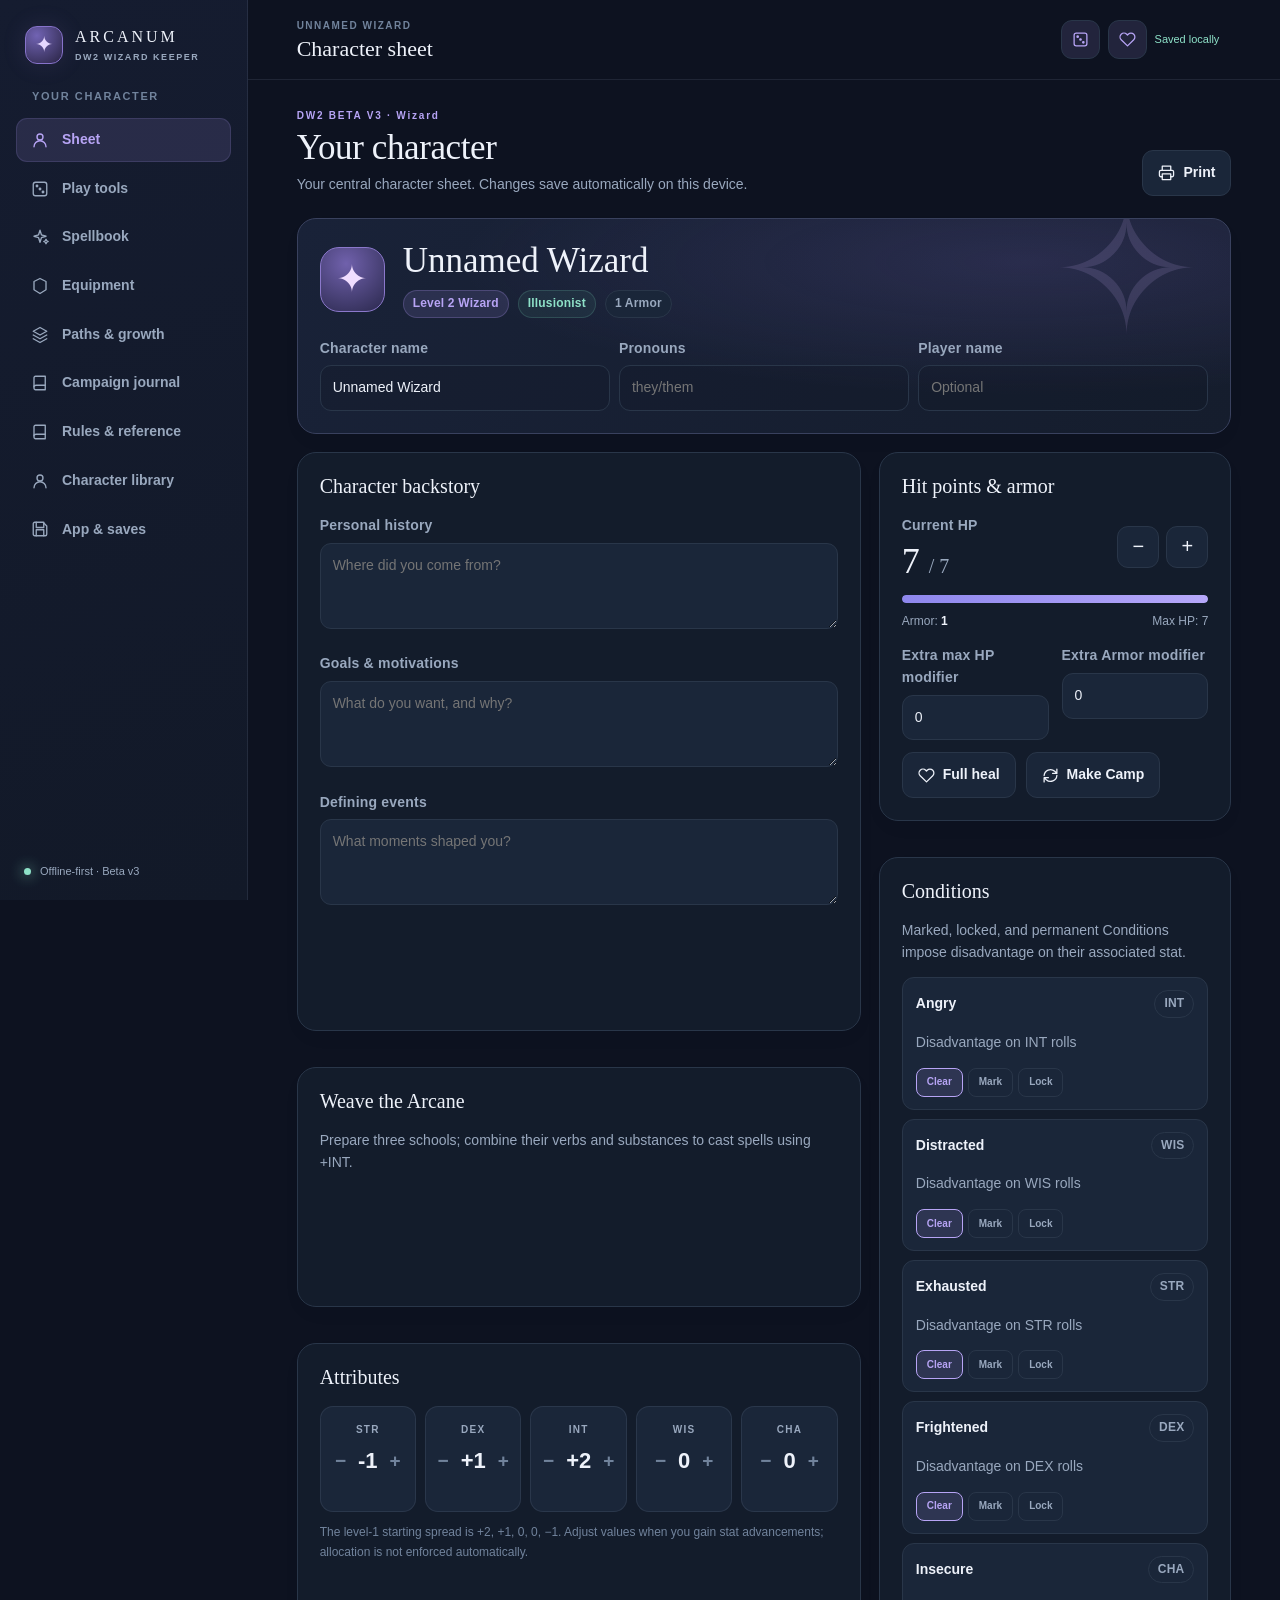
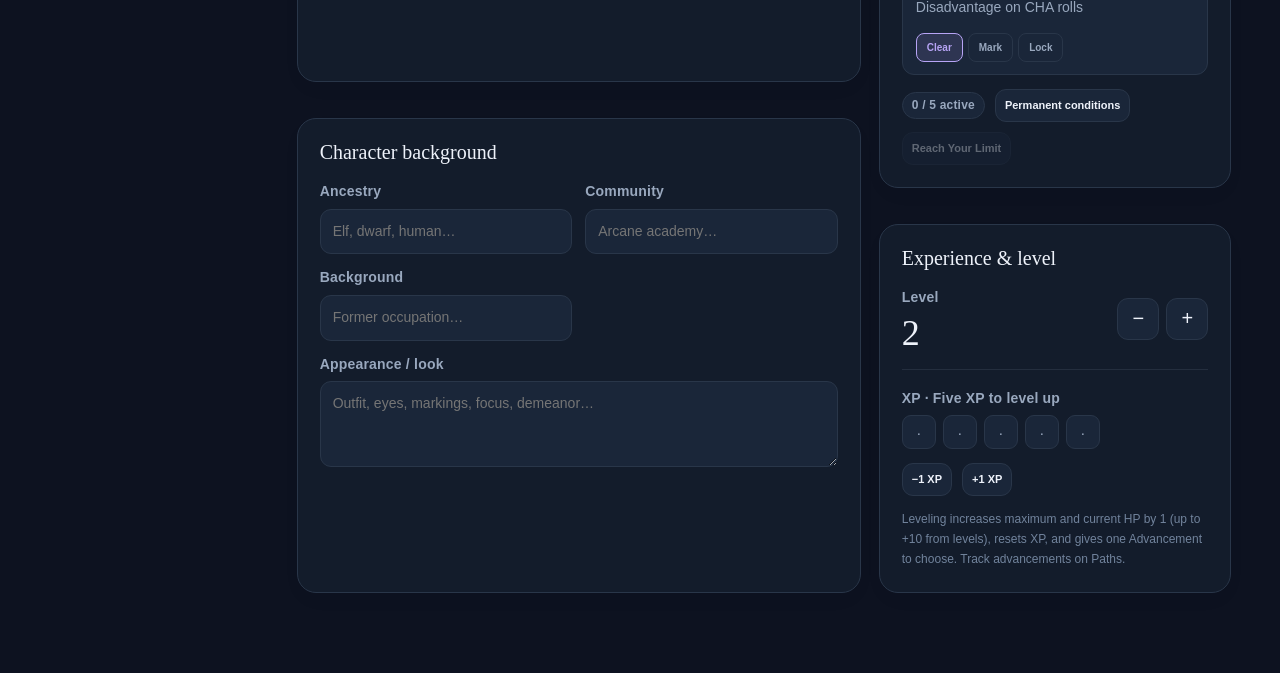
==== index.html @ 73ac9d4c "Center dialogs on mobile and desktop" ====
<!doctype html>
<html lang="en">
<head>
<meta charset="utf-8"/>
<meta name="viewport" content="width=device-width,initial-scale=1,viewport-fit=cover"/>
<meta name="theme-color" content="#111827"/>
<meta name="description" content="Offline-first Dungeon World 2 character sheets, spellbooks, equipment, journal, and rules reference."/>
<title>Arcanum — DW2 Character Keeper</title>
<link rel="icon" href="./icon.svg" type="image/svg+xml"/>
<link rel="manifest" href="./manifest.webmanifest"/>
<link rel="stylesheet" href="./styles.css?v=20261126-8"/>
<link rel="stylesheet" href="./alwyn.css?v=20261126-8"/>
</head>
<body>
<div id="app" class="app-shell">
  <aside class="sidebar" aria-label="Main navigation">
    <div class="brand"><div class="brand-sigil" aria-hidden="true">✦</div><div class="brand-copy"><strong>ARCANUM</strong><span>DW2 WIZARD KEEPER</span></div></div>
    <div class="sidebar-group-label">YOUR CHARACTER</div>
    <div id="nav-desktop" class="nav-list"></div>
    <div class="sidebar-bottom"><div class="sidebar-note"><span class="status-light"></span>Offline-first · Beta v3</div></div>
  </aside>
  <div class="main-wrap">
    <header class="topbar"><div class="topbar-left"><span class="mobile-mark">✦</span><div class="top-title"><span id="page-eyebrow">YOUR CHARACTER</span><strong id="page-title">Overview</strong><select id="mobile-age-picker" aria-label="Alwyn version" hidden></select></div></div><div class="top-actions"><button class="icon-btn primary" title="Roll any dice" aria-label="Roll any dice" data-action="quick-roll"><span data-icon="dice"></span></button><button class="icon-btn primary" title="Quick status" aria-label="Quick status" aria-haspopup="dialog" data-action="quick-status"><span data-icon="heart"></span></button><span id="save-status" class="save-status" aria-live="polite">Saved locally</span></div></header>
    <main class="main-content" id="screen" tabindex="-1"></main>
  </div>
  <nav class="mobile-nav" id="nav-mobile" aria-label="Mobile navigation"></nav>
</div>
<div id="toast" class="toast" role="status" aria-live="polite"></div>
<div class="modal-scrim hidden" id="modal-scrim"><div class="modal" role="dialog" aria-modal="true" aria-labelledby="modal-title" id="modal"><div class="modal-head"><h2 id="modal-title">Dialog</h2><button class="icon-btn" aria-label="Close dialog" data-action="close-modal"><span data-icon="x"></span></button></div><div id="modal-content"></div></div></div>
<input type="file" id="import-file" accept=".json,application/json" hidden/>
<script src="./drive-config.js?v=20261126-8" defer></script>
<script src="./drive-sync.js?v=20261126-8" defer></script>
<script src="./rules-data.js?v=20261126-8" defer></script>
<script src="./reference-data.js?v=20261126-8" defer></script>
<script src="./app.js?v=20261126-8" defer></script>
</body>
</html>
---- styles.css ----
:root{--bg:#0d1220;--surface:#131c2b;--surface-2:#1a2639;--surface-3:#253247;--line:#293649;--line-soft:rgba(170,190,215,.11);--text:#eef2fa;--muted:#99a8be;--faint:#71839c;--accent:#b7a4f5;--accent-dark:#382f63;--accent-glow:rgba(174,151,246,.13);--mint:#8ee1c8;--amber:#f3c879;--danger:#f09a9e;--shadow:0 24px 80px rgba(0,0,0,.22);--radius:19px;--font:Inter,-apple-system,BlinkMacSystemFont,"Segoe UI",sans-serif;--serif:Georgia,"Times New Roman",serif;color-scheme:dark}
[data-theme="light"]{--bg:#f5f4f0;--surface:#fff;--surface-2:#f8f8fa;--surface-3:#edf0f5;--line:#dedfe7;--line-soft:rgba(50,65,90,.08);--text:#1e2534;--muted:#647087;--faint:#818da0;--accent:#7159bc;--accent-dark:#ede6ff;--accent-glow:rgba(122,97,191,.095);--mint:#1d9475;--amber:#a7771e;--danger:#c45662;--shadow:0 18px 60px rgba(23,33,50,.07);color-scheme:light}
*{box-sizing:border-box}html{scroll-behavior:smooth}body{margin:0;background:var(--bg);color:var(--text);font:14px/1.55 var(--font);-webkit-font-smoothing:antialiased}button,input,select,textarea{font:inherit}button{cursor:pointer}input,textarea,select{color:var(--text)}svg{display:block}a{color:var(--accent)}button:focus-visible,input:focus-visible,select:focus-visible,textarea:focus-visible{outline:2px solid var(--accent);outline-offset:2px}::selection{background:var(--accent-dark)}
.app-shell{min-height:100vh;display:flex}.sidebar{width:248px;flex:0 0 248px;background:linear-gradient(160deg,#151c30 0%,#121928 100%);padding:26px 16px 20px;display:flex;flex-direction:column;position:sticky;top:0;height:100vh;border-right:1px solid var(--line-soft)}[data-theme="light"] .sidebar{background:#f1f0f6}.brand{display:flex;align-items:center;gap:12px;padding:0 9px 35px}.brand-sigil{height:38px;width:38px;border:1px solid #8773cb;display:grid;place-items:center;border-radius:12px;color:#e5d7ff;background:radial-gradient(circle at 30% 24%,#7163b3,#292444);font-size:22px;box-shadow:0 0 25px #9776d022}.brand-copy{display:flex;flex-direction:column;line-height:1.15;gap:5px}.brand-copy strong{font-family:var(--serif);font-size:16px;font-weight:500;letter-spacing:3px}.brand-copy span{color:var(--muted);font-size:9px;font-weight:700;letter-spacing:1.55px}.sidebar-group-label{padding:0 16px 13px;color:var(--faint);font-size:10px;font-weight:700;letter-spacing:1.6px}.nav-list{display:grid;gap:5px}.nav-item{display:flex;align-items:center;gap:13px;width:100%;text-align:left;border:1px solid transparent;border-radius:11px;padding:12px 14px;color:var(--muted);background:transparent;font-weight:650;transition:.14s ease}.nav-item svg{height:18px;width:18px}.nav-item:hover{background:var(--surface-2);color:var(--text)}.nav-item.active{background:var(--accent-glow);border-color:rgba(174,151,246,.15);color:var(--accent)}.sidebar-bottom{margin-top:auto;padding:15px 8px 0;display:grid;gap:18px}.sidebar-note{color:var(--muted);font-size:11px;display:flex;align-items:center;gap:9px}.status-light{width:7px;height:7px;background:var(--mint);border-radius:50%;box-shadow:0 0 14px var(--mint)}.sidebar-backup{display:flex;gap:9px;align-items:center;justify-content:center;background:transparent;border:1px solid var(--line);border-radius:10px;padding:12px;color:var(--muted);font-size:12px;font-weight:600}.sidebar-backup svg{height:16px;width:16px}.main-wrap{min-width:0;flex:1;display:flex;flex-direction:column}.topbar{height:80px;border-bottom:1px solid var(--line-soft);display:flex;align-items:center;justify-content:space-between;padding:0 clamp(20px,3.8vw,54px);background:var(--bg);position:sticky;top:0;z-index:20}.topbar-left{display:flex;gap:12px;align-items:center}.mobile-mark{display:none;color:var(--accent);font-size:24px}.top-title{display:flex;flex-direction:column;gap:2px}.top-title span{font-size:10px;letter-spacing:1.5px;font-weight:750;color:var(--faint)}.top-title strong{font:500 22px/1.15 var(--serif)}.top-actions{display:flex;align-items:center;gap:8px}.save-status{font-size:11px;color:var(--mint);margin-right:12px;white-space:nowrap}.icon-btn{width:39px;height:39px;display:inline-grid;place-items:center;background:transparent;border:1px solid var(--line);color:var(--muted);border-radius:11px}.icon-btn:hover{background:var(--surface-2);color:var(--text)}.icon-btn svg,.btn svg{width:17px;height:17px}.main-content{width:100%;max-width:1250px;margin:0 auto;padding:28px clamp(20px,3.8vw,54px) 80px}.mobile-nav{display:none}
.pagehead{display:flex;justify-content:space-between;align-items:flex-end;gap:20px;margin-bottom:22px}.pagehead h1{font:500 clamp(25px,3vw,35px)/1.19 var(--serif);margin:3px 0 6px;letter-spacing:-.4px}.pagehead p{margin:0;color:var(--muted);max-width:670px;font-size:13px}.eyebrow{font-size:10px;font-weight:760;letter-spacing:1.8px;color:var(--accent)}.cols-2{display:grid;grid-template-columns:minmax(0,1.6fr) minmax(300px,1fr);gap:18px}.cols-3{display:grid;grid-template-columns:repeat(3,minmax(0,1fr));gap:18px}.stats-grid{display:grid;grid-template-columns:repeat(5,minmax(0,1fr));gap:9px}.stats-grid .stat{padding:15px 6px}.stat{text-align:center;background:var(--surface-2);border:1px solid var(--line-soft);border-radius:13px}.stat-name{color:var(--muted);font-size:10px;font-weight:760;letter-spacing:1.3px}.stat-value{display:flex;align-items:center;gap:8px;justify-content:center;font-size:22px;font-weight:750;font-variant-numeric:tabular-nums;margin-top:6px}.stat-value button{border:0;background:transparent;color:var(--faint);padding:4px;line-height:1;font-size:19px}.stat-penalty{font-size:10px;color:var(--danger);margin-top:3px}.card{border-radius:var(--radius);background:var(--surface);border:1px solid var(--line);padding:22px;box-shadow:0 8px 24px rgba(0,0,0,.018);min-width:0}.card+.card{margin-top:18px}.card-title{display:flex;align-items:center;justify-content:space-between;gap:10px;margin:0 0 17px}.card-title h2{font:500 20px var(--serif);margin:0}.card-title small{color:var(--muted);font-size:11px}.card-title .small-tag{margin-left:auto}.hero{background:radial-gradient(ellipse at 78% 20%,rgba(118,100,190,.2),transparent 55%),linear-gradient(130deg,#192238,#151d2d);border-color:#39415e;position:relative;overflow:hidden}[data-theme="light"] .hero{background:radial-gradient(ellipse at 80% 20%,rgba(151,128,221,.2),transparent 55%),linear-gradient(130deg,#ffffff,#f6f3ff);border-color:#ded5f1}.hero:after{content:'✧';position:absolute;right:28px;top:-36px;opacity:.14;font:normal 180px/1 var(--serif);pointer-events:none;color:#d2baff}.hero-inner{position:relative;z-index:1}.hero-top{display:flex;align-items:center;gap:18px}.avatar{height:65px;width:65px;min-width:65px;border:1px solid #8b78cb;border-radius:19px;display:grid;place-items:center;font:normal 38px var(--serif);color:#f0ddff;background:radial-gradient(circle at 40% 25%,#7061ac,#2b294e)}.hero-name{margin:0;font:500 clamp(26px,3vw,35px) var(--serif);line-height:1.15}.hero-meta{display:flex;gap:9px;flex-wrap:wrap;margin-top:9px}.hero-pill{font-size:10px;font-weight:700;padding:5px 10px;border:1px solid rgba(186,172,230,.25);border-radius:99px;color:var(--accent);background:rgba(150,128,206,.08)}.hero-controls{display:flex;gap:9px;flex-wrap:wrap;margin-top:20px}.hero-controls .input-wrap{flex:1;min-width:200px}.hero-controls .input-wrap input{background:rgba(12,17,29,.18)}[data-theme="light"] .hero-controls .input-wrap input{background:#fff}.hero-sub{margin-top:13px;color:var(--muted);font-size:12px}.field-label{display:block;margin-bottom:6px;font-size:11px;color:var(--muted);font-weight:700;letter-spacing:.2px}.input,select,textarea{background:var(--surface-2);border:1px solid var(--line);border-radius:11px;padding:11px 12px;width:100%;min-width:0;min-height:42px;outline:0}textarea{resize:vertical;min-height:86px}select{appearance:none;background-image:url('data:image/svg+xml,%3Csvg xmlns="http://www.w3.org/2000/svg" width="16" height="16" viewBox="0 0 24 24" fill="none" stroke="%238c98b0" stroke-width="2"%3E%3Cpath d="m6 9 6 6 6-6"/%3E%3C/svg%3E');background-repeat:no-repeat;background-position:right 12px center;padding-right:34px}.input:focus,select:focus,textarea:focus{border-color:var(--accent);box-shadow:0 0 0 2px var(--accent-glow)}.field-grid{display:grid;grid-template-columns:repeat(2,minmax(0,1fr));gap:13px}.field-grid.cols3{grid-template-columns:repeat(3,minmax(0,1fr))}.full{grid-column:1/-1}.muted{color:var(--muted)}.subtle{color:var(--faint)}.micro{font-size:11px}.small{font-size:12px}.para{color:var(--muted);margin:0 0 15px}.btn{border-radius:11px;display:inline-flex;align-items:center;justify-content:center;gap:8px;padding:11px 15px;background:var(--surface-2);color:var(--text);border:1px solid var(--line);font-weight:730;font-size:12px;min-height:42px;white-space:nowrap}.btn:hover{filter:brightness(1.15)}.btn.primary{background:var(--accent);border-color:var(--accent);color:#211a35}.btn.danger{color:var(--danger);border-color:rgba(228,125,131,.36)}.btn.ghost{background:transparent}.btn.tiny{font-size:11px;padding:7px 9px;min-height:32px}.btn:disabled{opacity:.35;cursor:not-allowed}.btn-wide{width:100%}.pill{display:inline-flex;align-items:center;gap:4px;border-radius:99px;font-size:10px;line-height:1.3;font-weight:750;letter-spacing:.2px;padding:5px 9px;border:1px solid var(--line);background:var(--surface-2);color:var(--muted)}.pill.accent{color:var(--accent);background:var(--accent-glow);border-color:rgba(175,151,246,.24)}.pill.mint{color:var(--mint);border-color:rgba(118,200,174,.2);background:rgba(107,198,164,.08)}.pill.amber{color:var(--amber)}.pill.danger{color:var(--danger)}.meter-row{display:flex;justify-content:space-between;align-items:center;gap:10px}.meter-value{font:500 36px/1 var(--serif);font-variant-numeric:tabular-nums}.meter-value span{font-size:20px;color:var(--muted)}.hp-ctrl{display:flex;gap:7px}.step-btn{width:42px;height:42px;border:1px solid var(--line);background:var(--surface-2);border-radius:11px;color:var(--text);font-size:20px}.progress{height:8px;overflow:hidden;border-radius:100px;background:var(--surface-3);margin:16px 0 9px}.progress-fill{height:100%;width:30%;border-radius:100px;background:linear-gradient(90deg,#8e87ed,#b6a8fa);transition:width .15s}.pips{display:flex;align-items:center;gap:7px;flex-wrap:wrap}.pip{width:34px;height:34px;border:1px solid var(--line);border-radius:9px;background:var(--surface-2);font-size:15px;color:var(--muted)}.pip.filled{background:var(--accent-glow);color:var(--accent);border-color:var(--accent)}.pillbar{display:flex;gap:8px;flex-wrap:wrap}.condition-list{display:grid;gap:9px}.condition{border:1px solid var(--line);border-radius:12px;padding:12px 13px;background:var(--surface-2)}.condition-top{display:flex;justify-content:space-between;gap:8px;align-items:center}.condition-name{font-weight:700}.condition-sub{color:var(--muted);font-size:11px}.condition-actions{display:flex;gap:5px;flex-wrap:wrap;margin-top:9px}.choice-btn{min-height:29px;border:1px solid var(--line);border-radius:8px;padding:4px 10px;color:var(--muted);font-size:10px;font-weight:740;background:transparent}.choice-btn.selected{background:var(--accent-glow);border-color:var(--accent);color:var(--accent)}.choice-btn.selected.lock{border-color:var(--danger);color:var(--danger);background:rgba(239,143,153,.08)}.condition.locked .condition-name{color:var(--danger)}.condition.marked .condition-name{color:var(--amber)}.alert{border-radius:12px;padding:12px 14px;background:rgba(243,200,121,.08);border:1px solid rgba(243,200,121,.24);color:var(--amber);font-size:12px}.alert.info{color:var(--muted);border-color:var(--line);background:var(--surface-2)}.alert.danger{color:var(--danger);border-color:rgba(239,143,153,.3);background:rgba(239,143,153,.07)}.separator{height:1px;background:var(--line-soft);margin:18px 0}.block-stack{display:grid;gap:18px}.group-list{display:grid;gap:9px}.group-item{display:flex;justify-content:space-between;align-items:center;gap:12px;background:var(--surface-2);border:1px solid var(--line);border-radius:12px;padding:12px}.school-card{display:flex;gap:13px;align-items:flex-start;cursor:pointer}.school-check{width:25px;height:25px;border-radius:8px;background:var(--surface-3);border:1px solid var(--line);display:grid;place-items:center;color:transparent;flex:0 0 25px;margin-top:3px;font-weight:900}.school-card.active .school-check{background:var(--accent-glow);color:var(--accent);border-color:var(--accent)}.school-card.disabled{opacity:.5;cursor:default}.school-name{font-weight:760;font-size:13px}.school-desc{font-size:11px;color:var(--muted);margin-top:2px}.school-verbs{font-size:11px;color:var(--accent);margin-top:5px}.school-lock{font-size:10px;color:var(--amber);font-weight:700}.search-row{display:flex;gap:10px;align-items:center;margin-bottom:15px}.search-row input{flex:1}.spell-grid{display:grid;grid-template-columns:repeat(2,minmax(0,1fr));gap:12px}.spell-card{background:var(--surface-2);border:1px solid var(--line);border-radius:14px;padding:16px;display:flex;flex-direction:column;gap:11px}.spell-card.unavailable{opacity:.7}.spell-head{display:flex;align-items:flex-start;justify-content:space-between;gap:7px}.spell-card h3{font:500 18px/1.25 var(--serif);margin:0}.spell-card p{margin:0;font-size:12px;color:var(--muted);flex:1}.spell-meta{display:flex;gap:6px;flex-wrap:wrap}.spell-foot{display:flex;justify-content:space-between;align-items:center;gap:10px}.spell-formula{font-size:11px;color:var(--accent);line-height:1.4}.tabset{display:flex;gap:7px;flex-wrap:wrap}.tab{border:1px solid var(--line);background:var(--surface-2);color:var(--muted);border-radius:9px;padding:8px 12px;font-size:11px;font-weight:760}.tab.active{border-color:var(--accent);color:var(--accent);background:var(--accent-glow)}.path-panel{background:var(--surface-2);border:1px solid var(--line);padding:17px;border-radius:14px}.path-panel+.path-panel{margin-top:12px}.path-panel-head{display:flex;justify-content:space-between;gap:12px;align-items:flex-start}.path-panel h3{margin:0 0 4px;font:500 21px var(--serif)}.path-move{padding:12px 0;border-top:1px solid var(--line-soft)}.path-move:first-of-type{border-top:0}.path-move-head{display:flex;gap:8px;align-items:center;justify-content:space-between}.path-move strong{font-size:13px}.path-move p{color:var(--muted);font-size:11px;margin:5px 0 0}.flex-row{display:flex;gap:10px;align-items:center;flex-wrap:wrap}.flex-spread{display:flex;justify-content:space-between;align-items:center;gap:12px}.spacer{flex:1}.dice-area{background:radial-gradient(circle at 50% 5%,var(--accent-glow),transparent 70%),var(--surface-2);border:1px solid var(--line);border-radius:15px;padding:20px;text-align:center}.dice-result{font:500 58px/1 var(--serif);font-variant-numeric:tabular-nums;margin:10px auto;color:var(--text)}.dice-minor{color:var(--muted);font-size:12px}.dice-summary{padding:10px 13px;background:var(--surface-3);border-radius:11px;font-size:12px;margin:13px auto;max-width:560px}.rolling-number{display:flex;align-items:center;gap:7px;justify-content:center;flex-wrap:wrap}.roll-die{width:45px;height:45px;display:grid;place-items:center;border:1px solid var(--line);border-radius:10px;background:var(--surface);font-weight:750;font-size:18px}.notes-textarea{min-height:360px;font-size:13px;line-height:1.8}.character-row{display:flex;gap:12px;align-items:center;justify-content:space-between;padding:13px;border:1px solid var(--line);border-radius:12px;background:var(--surface-2)}.character-row.current{border-color:var(--accent);background:var(--accent-glow)}.char-mini{width:37px;height:37px;border-radius:10px;background:var(--accent-glow);color:var(--accent);display:grid;place-items:center;font-size:20px}.character-row strong{font-size:13px}.character-row p{margin:2px 0 0;color:var(--muted);font-size:11px}.footnote{color:var(--faint);font-size:11px;line-height:1.65}.toast{position:fixed;z-index:90;bottom:28px;left:50%;transform:translateX(-50%) translateY(30px);background:#292e41;color:white;border:1px solid #4d5371;padding:11px 17px;border-radius:11px;box-shadow:0 15px 30px #0003;font-size:12px;opacity:0;pointer-events:none;transition:opacity .2s,transform .2s;max-width:min(90vw,430px);text-align:center}.toast.show{opacity:1;transform:translateX(-50%) translateY(0)}.modal-scrim{--modal-gutter:20px;position:fixed;inset:0;height:100dvh;background:rgba(2,5,12,.73);z-index:100;display:flex;align-items:center;justify-content:center;padding:var(--modal-gutter);padding-block:max(var(--modal-gutter),env(safe-area-inset-top,0px),env(safe-area-inset-bottom,0px));padding-inline:max(var(--modal-gutter),env(safe-area-inset-left,0px),env(safe-area-inset-right,0px));backdrop-filter:blur(7px)}.modal-scrim.hidden{display:none}.modal{background:var(--surface);border:1px solid var(--line);border-radius:19px;width:min(100%,560px);max-height:min(88vh,100%);max-height:min(88dvh,100%);overflow:auto;overscroll-behavior:contain;padding:23px;box-shadow:var(--shadow)}.modal-head{display:flex;align-items:center;justify-content:space-between;margin-bottom:17px}.modal-head h2{font:500 24px var(--serif);margin:0}.modal-actions{display:flex;gap:9px;justify-content:flex-end;flex-wrap:wrap;margin-top:22px}.empty{padding:24px;text-align:center;border:1px dashed var(--line);color:var(--muted);border-radius:13px}.empty strong{color:var(--text)}.tag-count{min-width:18px;text-align:center}.hide-desktop{display:none}
@media(max-width:1050px){.sidebar{width:208px;flex-basis:208px}.main-content{padding:25px 25px 75px}.topbar{padding:0 25px}.cols-2{grid-template-columns:minmax(0,1fr)}.cols-3{grid-template-columns:repeat(2,minmax(0,1fr))}}
@media(max-width:720px){.sidebar{display:none}.mobile-nav{display:grid;grid-template-columns:repeat(5,minmax(0,1fr));height:calc(70px + env(safe-area-inset-bottom));padding-bottom:env(safe-area-inset-bottom);position:fixed;bottom:0;left:0;right:0;background:var(--surface);border-top:1px solid var(--line);z-index:50;box-shadow:0 -4px 28px rgba(0,0,0,.13)}.mobile-tab{border:0;background:transparent;color:var(--muted);display:flex;flex-direction:column;gap:3px;align-items:center;justify-content:center;padding:7px 0 5px;min-width:0;font-size:10px;font-weight:750}.mobile-tab svg{height:21px;width:21px}.mobile-tab.active{color:var(--accent)}.topbar{height:63px;padding:0 17px}.mobile-mark{display:block}.top-title strong{font-size:18px}.top-title span{font-size:9px}.top-actions{gap:6px}.save-status{display:none}.top-actions .icon-btn{width:36px;height:36px}.main-content{padding:22px 14px calc(94px + env(safe-area-inset-bottom))}.card{padding:17px;border-radius:16px}.pagehead{margin-bottom:18px;align-items:flex-start}.pagehead h1{font-size:27px}.pagehead p{font-size:12px}.cols-2,.cols-3,.field-grid.cols3{grid-template-columns:1fr}.cols-3{gap:13px}.stats-grid{gap:6px}.stats-grid .stat{padding:11px 2px}.stat-value{font-size:18px;gap:0}.stat-value button{padding:4px 2px;font-size:17px}.stat-name{font-size:9px}.spell-grid{grid-template-columns:1fr}.hero-top{gap:12px}.avatar{height:55px;width:55px;min-width:55px;font-size:32px}.hero-name{font-size:26px}.hero{padding:17px}.field-grid{grid-template-columns:1fr}.modal-scrim{--modal-gutter:12px}.modal{padding:20px 18px}.toast{bottom:calc(85px + env(safe-area-inset-bottom))}.hide-mobile{display:none}.hide-desktop{display:initial}}
@media (prefers-reduced-motion:reduce){html{scroll-behavior:auto}*,*:before,*:after{transition:none!important;animation:none!important}}
@media print{.sidebar,.mobile-nav,.topbar,.pagehead .btn,.btn,.icon-btn,.toast,.modal-scrim{display:none!important}.app-shell,.main-wrap,.main-content{display:block!important;padding:0!important;margin:0!important;max-width:initial!important}.card{break-inside:avoid;box-shadow:none;background:white!important;color:#111!important;border-color:#ddd!important}.hero{background:white!important}.cols-2{grid-template-columns:1fr 1fr}.main-content{font-size:12px}}

.record-content { flex: 1; min-width: 0; overflow-wrap: anywhere; }
.record-details { white-space: pre-wrap; }
.inventory-row { gap: 4px; padding: 0 5px 0 0; }
.inventory-open {
  flex: 1;
  display: grid;
  align-content: center;
  gap: 2px;
  min-width: 0;
  min-height: 52px;
  padding: 9px 6px 9px 12px;
  border: 0;
  border-radius: 10px;
  background: transparent;
  color: var(--text);
  text-align: left;
  overflow-wrap: anywhere;
}
.inventory-open .small {
  display: -webkit-box;
  -webkit-box-orient: vertical;
  -webkit-line-clamp: 2;
  overflow: hidden;
}
.inventory-meta {
  display: flex;
  flex-wrap: wrap;
  gap: 2px 9px;
  margin-top: 2px;
  color: var(--muted);
  font-size: 12px;
  font-variant-numeric: tabular-nums;
}
.inventory-keyword { color: var(--accent); }
.inventory-edit {
  flex: 0 0 44px;
  display: grid;
  place-items: center;
  min-height: 44px;
  border: 0;
  border-radius: 10px;
  color: var(--muted);
  background: transparent;
}
.inventory-edit svg { width: 16px; height: 16px; }
.inventory-edit:hover, .inventory-open:hover { color: var(--accent); }
.inventory-facts { display: grid; grid-template-columns: repeat(2, minmax(0, 1fr)); gap: 8px; margin: 0; }
.inventory-facts > div { padding: 8px 10px; border-radius: 8px; background: var(--surface-2); overflow-wrap: anywhere; }
.inventory-facts dt { font-size: 12px; color: var(--muted); }
.inventory-facts dd { margin: 0; color: var(--text); font-weight: 650; }
.inventory-use-controls { display: flex; flex-wrap: wrap; align-items: center; gap: 8px; }
.inventory-use-controls strong { flex: 1; min-width: max-content; }
.item-fields { margin-top: 12px; }
#inventory-damage[hidden] { display: none; }

.spell-card { position: relative; }
.spell-cast-link {
  padding: 0;
  border: 0;
  background: transparent;
  color: inherit;
  font: inherit;
  text-align: left;
  overflow-wrap: anywhere;
}
.spell-cast-link::after { content: ""; position: absolute; inset: 0; border-radius: inherit; }
.spell-card:has(.spell-cast-link:hover) { border-color: var(--accent); }
.spell-cast-link:focus-visible::after { outline: 2px solid var(--accent); outline-offset: 2px; }
.spell-head [data-action="spell-edit"] { position: relative; z-index: 1; flex-shrink: 0; }

.cast-result[hidden] { display: none; }
#cast-summary p { margin: 6px 0 0; }
#spell-cast-form .modal-actions { margin-top: 0; }

.quick-dice-form {
  display: grid;
  gap: 10px;
}
.quick-dice-result {
  display: flex;
  flex-wrap: wrap;
  align-items: baseline;
  gap: 10px;
  overflow-wrap: anywhere;
}
.quick-dice-result strong { color: var(--accent); font-size: 20px; }

.spellbook-header {
  display: flex;
  align-items: center;
  justify-content: space-between;
  gap: 8px;
  flex-wrap: wrap;
}
.spell-filters {
  display: grid;
  gap: 12px;
  margin-bottom: 16px;
}
.spell-availability { display: flex; align-items: center; gap: 8px; color: var(--muted); }
.spell-availability input { width: 17px; height: 17px; accent-color: var(--accent); }
.spell-list-empty { grid-column: 1 / -1; }
.spell-meta { margin-top: 7px; }
.modal[data-view="spell-library"] { width: min(100%, 1060px); }
#spell-library .spell-grid { grid-template-columns: repeat(auto-fit, minmax(min(100%, 228px), 1fr)); }

.damage-roller {
  display: grid;
  gap: 10px;
}
.quick-dice-result:empty { display: none; }

/* Focused workspaces: short navigation, contained spell lists, reusable dice controls. */
.sidebar { overflow-y: auto; }
.sidebar .brand { padding-bottom: 24px; }
.nav-item { padding-block: 10px; }
.magic-layout { grid-template-columns: minmax(280px, .9fr) minmax(0, 1.35fr); align-items: start; }
.magic-layout > .block-stack { min-width: 0; align-content: start; }
.spellbook-scroll { max-height: min(72vh, 850px); overflow-y: auto; overscroll-behavior: contain; scrollbar-gutter: stable; padding-right: 6px; }
.spellbook-scroll:focus-visible { outline: 2px solid var(--accent); outline-offset: 4px; }
.spellbook-panel .spell-grid { grid-template-columns: repeat(auto-fit, minmax(min(100%, 220px), 1fr)); }
.reference-grid { display: grid; grid-template-columns: repeat(2,minmax(0,1fr)); gap: 14px; align-items: start; }
.reference-grid > .card { margin: 0; }
.reference-entry { padding: 16px; border: 1px solid var(--line); border-radius: 12px; background: var(--surface-2); overflow-wrap: anywhere; }
.reference-entry summary { cursor: pointer; }
.reference-entry summary span { display: block; margin-top: 5px; }
.reference-entry p { margin: 12px 0 0; }
.rules-controls { display: grid; gap: 12px; grid-template-columns: minmax(0, 1fr); }
.rules-tabs .tab { min-height: 44px; }
.reference-open { display: flex; justify-content: space-between; align-items: center; gap: 12px; width: 100%; min-height: 44px; text-align: left; color: var(--text); }
.reference-open:hover { border-color: var(--accent); }
.reference-open small { display: block; margin-top: 3px; }
.reference-open svg { flex: 0 0 auto; }
.reference-dialog { display: grid; gap: 14px; }
.reference-body p, .reference-dialog > p { margin: 0; }
.reference-body { display: grid; gap: 10px; overflow-wrap: anywhere; }
.reference-body h3 { font-size: 1rem; margin: 0 0 5px; }
.reference-outcome { padding: 10px 12px; border-left: 3px solid var(--line); border-radius: 8px; background: var(--surface-2); }
.reference-outcome.hit { border-color: var(--mint); }
.reference-outcome.partial { border-color: var(--amber); }
.reference-outcome.miss { border-color: var(--danger); }
.reference-notes { padding-top: 12px; border-top: 1px solid var(--line); }
.reference-dialog { gap: 18px; }
.reference-body { line-height: 1.6; }
.reference-body h4 { margin: 4px 0 0; font-size: 0.95rem; }
.reference-list { margin: 0; padding-inline-start: 1.35rem; display: grid; gap: 6px; }
.reference-list li::marker { color: var(--accent); }
.reference-outcome { display: grid; gap: 8px; }
.reference-outcome > h3 { margin: 0; }
.advancement-tiers { display: grid; gap: 12px; }
.advancement-tier { padding: 12px 14px; border: 1px solid var(--line); border-radius: 12px; background: var(--surface-2); }
.advancement-tier h4 { color: var(--accent); margin: 0 0 8px; }
.advancement-tier ul { list-style: none; padding: 0; margin: 0; }
.advancement-tier li { display: flex; align-items: baseline; justify-content: space-between; gap: 12px; padding: 8px 0; }
.advancement-tier li + li { border-top: 1px solid var(--line); }
.advancement-tier .pill { flex-shrink: 0; }
.modal[data-view="reference"] { display: flex; flex-direction: column; overflow: hidden; width: min(100%, 680px); }
.modal[data-view="reference"] .modal-head { flex: 0 0 auto; margin-bottom: 10px; }
.modal[data-view="reference"] .modal-head .icon-btn { flex: 0 0 auto; }
.modal[data-view="reference"] #modal-content { overflow-y: auto; overscroll-behavior: contain; min-height: 0; }
.journal-nav { display: flex; flex-wrap: wrap; gap: 5px; padding: 5px; border: 1px solid var(--line); border-radius: 12px; background: var(--surface); margin-bottom: 12px; }
.journal-nav button { flex: 1; min-height: 44px; border: 1px solid transparent; border-radius: 8px; background: none; color: var(--muted); font-weight: 650; }
.journal-nav button[aria-pressed="true"] { background: var(--accent-glow); color: var(--accent); border-color: var(--accent); }
#mobile-age-picker { display: none; }
@media (max-width: 720px) {
  .rules-controls input, .rules-controls select { font-size: 16px; }
  .reference-open { padding: 10px 12px; }
  .reference-body { font-size: 0.9375rem; }
  .reference-dialog .reference-open { white-space: normal; }
  .modal[data-view="reference"] { width: 100%; }
}
.path-filters { margin: 18px 0; }
.current-character { border-color: var(--accent); }
.dice-builder { border: 0; padding: 0; margin: 0; min-width: 0; }
.dice-builder legend { font-size: 14px; margin-bottom: 8px; color: var(--muted); }
.dice-builder > .spell-availability { margin-bottom: 10px; }
.dice-controls { display: grid; grid-template-columns: repeat(3, minmax(0, 1fr)); gap: 8px; }
.dice-builder output { display: block; margin-top: 7px; }
.condition-list { margin-top: 14px; }
.top-actions .primary { color: var(--accent); background: var(--accent-glow); }
.sidebar-group-label { font-size: 11px; }
.field-label, .small, .btn, .pagehead p { font-size: 14px; }
.micro, .footnote, .pill { font-size: 12px; }
.nav-item span { font-size: 14px; }
.spell-card p, .path-move p, .school-desc, .school-verbs, .condition-sub { font-size: 14px; }
.spell-card h3 { font-size: 20px; }
.reference-grid h2 { margin-top: 0; }
@media (max-width: 1050px) {
  .magic-layout { grid-template-columns: minmax(0,1fr); }
  .spellbook-scroll { max-height: 65vh; }
}
@media (max-width: 720px) {
  .reference-grid { grid-template-columns: minmax(0,1fr); }
  .topbar-left { min-width: 0; }
  .top-title span { max-width: 150px; white-space: nowrap; overflow: hidden; text-overflow: ellipsis; }
  .top-title strong { font-size: 17px; }
  .top-actions { flex-shrink: 0; }
  .mobile-nav { overflow: hidden; }
  .field-label, .small, .btn, .pagehead p { font-size: 14px; }
}
@media print {
  .spellbook-scroll { max-height: none; overflow: visible; }
}
.age-backstories { display: grid; gap: 8px; }
.age-backstories summary { min-height: 26px; }
.backstory-fields { margin-top: 12px; }
.quick-status { gap: 12px; }
.quick-status .card { padding: 0; border: 0; box-shadow: none; }
.quick-status .card-title { margin-bottom: 8px; }
.quick-status .condition-list { margin-top: 0; gap: 6px; }
.quick-status .condition { padding: 5px 9px; display: flex; align-items: center; justify-content: space-between; flex-wrap: wrap; gap: 5px 8px; }
.quick-status .condition-actions { margin-top: 0; }
.quick-status .choice-btn { min-height: 40px; }
.quick-status .choice-btn.selected[data-state="locked"] { border-color: var(--danger); color: var(--danger); }

.play-roll-card .card-title { margin-bottom: 12px; }
.play-roll-fields { display: grid; gap: 10px; }
.play-roll-fields .field-grid { grid-template-columns: repeat(2, minmax(0, 1fr)); gap: 8px; }
.play-roll-fields .field-grid > label:only-child { grid-column: 1 / -1; }
.play-roll-result {
  display: flex;
  align-items: center;
  justify-content: center;
  gap: 12px;
  margin: 10px 0;
  padding: 8px;
}
.play-roll-result .dice-result { font-size: 32px; margin: 0; }
.play-roll-result .roll-die { width: 31px; height: 31px; font-size: 15px; }
.play-roll-penalty { margin: 8px 0 0; }
.play-roll-actions { display: grid; grid-auto-flow: column; grid-auto-columns: minmax(0, 1fr); gap: 8px; }

.mobile-workspace { display: none; }
.workspace-panel { align-content: start; min-width: 0; }
.workspace-panel > .card + .card { margin-top: 0; }
.play-layout { align-items: start; }
.play-layout .workspace-panel:has(> .mobile-workspace:only-child) { display: none; }

@media screen and (max-width: 720px) {
  .topbar { padding-inline: 12px; gap: 8px; }
  .topbar-left { gap: 8px; }
  .top-title { min-width: 0; }
  .top-title strong { white-space: nowrap; overflow: hidden; text-overflow: ellipsis; }
  .top-actions { gap: 8px; }
  .top-actions .icon-btn { width: 48px; height: 48px; }
  .top-actions .icon-btn svg { width: 22px; height: 22px; }
  .top-title:has(#mobile-age-picker:not([hidden])) { gap: 0; }
  .top-title:has(#mobile-age-picker:not([hidden])) #page-title { color: var(--muted); font: 600 12px/1.2 var(--font); }
  #mobile-age-picker:not([hidden]) {
    display: block;
    align-self: flex-start;
    field-sizing: content;
    width: auto;
    max-width: 100%;
    min-width: 0;
    height: 44px;
    padding: 0 23px 0 0;
    border: 0;
    border-radius: 4px;
    background-color: transparent;
    background-size: 14px;
    background-position: right 3px center;
    font: 500 22px/1.2 var(--serif);
    cursor: pointer;
    box-shadow: none;
  }
  .top-title:has(#mobile-age-picker:not([hidden])) #page-eyebrow { display: none; }
  .mobile-workspace { display: block; }
  .btn.mobile-workspace { display: inline-flex; }
  .workspace-desktop, .workspace-intro { display: none; }
  .workspace-start { scroll-margin-top: 63px; }
  .workspace-nav {
    display: flex;
    position: sticky;
    top: 63px;
    z-index: 10;
    gap: 4px;
    margin-bottom: 12px;
    padding: 5px;
    border: 1px solid var(--line);
    border-radius: 12px;
    background: var(--surface);
  }
  .workspace-nav button {
    flex: 1 1 0;
    min-width: 0;
    min-height: 44px;
    padding: 6px 4px;
    border: 1px solid transparent;
    border-radius: 8px;
    background: transparent;
    color: var(--muted);
    font-size: 14px;
    font-weight: 650;
  }
  .workspace-nav button[aria-pressed="true"] {
    background: var(--accent-glow);
    border-color: var(--accent);
    color: var(--accent);
  }
  .workspace-nav button:focus-visible { outline: 2px solid var(--accent); outline-offset: 2px; }
  .workspace-nav, .magic-layout, .play-layout, .journal-layout { touch-action: pan-y pinch-zoom; }
  .magic-layout, .play-layout, .workspace-panel { gap: 12px; }
  .play-column { display: contents; }
  .play-layout .workspace-panel:has(> .mobile-workspace:only-child) { display: grid; }
  .magic-layout .workspace-inactive,
  .play-layout .workspace-inactive,
  .play-layout .workspace-inactive:has(> .mobile-workspace:only-child) { display: none; }
  .spellbook-panel .spellbook-scroll {
    max-height: none;
    overflow: visible;
    padding-right: 0;
  }
  .spellbook-panel .spellbook-header { margin-bottom: 12px; }
  .spellbook-panel .spell-filters {
    gap: 7px;
    margin-bottom: 10px;
  }
  .spell-category-tabs {
    display: grid;
    grid-template-columns: repeat(4, minmax(0, 1fr));
    gap: 5px;
  }
  .spell-category-tabs .tab {
    min-height: 40px;
    padding: 4px 2px;
    font-size: 12px;
  }
  .spellbook-panel .spell-availability { min-height: 44px; font-size: 13px; }
  .spellbook-panel .spell-grid { grid-template-columns: minmax(0, 1fr); gap: 8px; }
  .spellbook-panel .spell-card { padding: 10px 12px; gap: 6px; }
  .spellbook-panel .spell-card h3 { font-size: 16px; }
  .spellbook-panel .spell-card p {
    display: -webkit-box;
    -webkit-line-clamp: 2;
    -webkit-box-orient: vertical;
    overflow: hidden;
  }
  .spellbook-panel .spell-formula, .spellbook-panel .spell-card > .micro { display: none; }
  .spellbook-panel .spell-card .icon-btn { width: 44px; height: 44px; }
  .play-roll-card { padding: 12px; }
  .play-roll-card .field-label { margin-bottom: 3px; }
  .play-roll-actions .btn { min-height: 44px; padding-inline: 6px; }
  .play-roll-fields select, #modal select { font-size: 16px; }
  .play-layout .field-grid, #spell-cast-form .field-grid { grid-template-columns: repeat(2, minmax(0, 1fr)); }
  .play-layout .condition { padding: 8px 10px; }
  .play-layout .condition-sub { margin-block: 4px 6px; font-size: 12px; }
  .play-layout .choice-btn { min-height: 38px; }
  .magic-layout input:not([type="checkbox"]), .magic-layout select,
  .play-layout input:not([type="checkbox"]), .play-layout select,
  #spell-cast-form input, #spell-cast-form select, #spell-damage-form input,
  #spell-damage-form select { font-size: 16px; }
}

@media screen and (max-width: 360px) {
  .mobile-mark { display: none; }
  .play-roll-fields select, .dice-controls select { background-position: right 7px center; padding-right: 27px; }
}

@media screen and (max-width: 720px) and (max-height: 650px) {
  .main-content:has(.play-layout) { padding-top: 12px; }
  .play-roll-card .card-title { display: none; }
  .play-roll-fields { gap: 7px; }
  .play-roll-result { margin-block: 7px; }
}
---- alwyn.css ----
.age-nav {
  display: grid;
  grid-template-columns: repeat(4, minmax(0, 1fr));
  gap: 6px;
  margin-bottom: 22px;
  padding: 5px;
  border: 1px solid var(--line);
  border-radius: 14px;
  background: var(--surface);
}

.age-tab {
  display: grid;
  text-align: left;
  gap: 1px;
  min-height: 52px;
  padding: 7px 11px;
  color: var(--muted);
  background: transparent;
  border: 1px solid transparent;
  border-radius: 9px;
  line-height: 1.24;
}

[data-age="prodigy"] { --age-color: #8fcef0; }
[data-age="noble"] { --age-color: #efbd83; }
[data-age="sage"] { --age-color: #a6d7b4; }
[data-theme="light"] [data-age="prodigy"] { --age-color: #20658d; }
[data-theme="light"] [data-age="noble"] { --age-color: #8c4c16; }
[data-theme="light"] [data-age="sage"] { --age-color: #326248; }

.age-tab strong { font-size: 13px; color: var(--text); }
.age-tab span { font-size: 11px; }
.age-tab:hover { background: var(--surface-2); }
.age-tab[aria-pressed="true"] {
  color: var(--age-color, var(--accent));
  border-color: currentColor;
  background: color-mix(in srgb, currentColor 10%, var(--surface));
}

.age-overview, .age-grid, .age-inventory, .morning-roll { margin-bottom: 20px; }
.overview-actions { flex-wrap: wrap; }
.overview-actions a { text-decoration: none; }
.morning-roll p { margin: 0; }
.morning-actions { flex-wrap: wrap; }
.morning-result { color: var(--accent); }
#campaign-journal { scroll-margin-top: 100px; min-width: 0; }
.age-summary, .age-personality { margin: 0; white-space: pre-wrap; overflow-wrap: anywhere; }
.age-resources {
  display: grid;
  grid-template-columns: repeat(4, minmax(0, 1fr));
  gap: 10px;
  margin: 0;
}
.age-summary + .age-resources { margin-top: 17px; }
.age-resources > div { padding: 9px; background: var(--surface-2); border-radius: 8px; }
.age-resources dt { color: var(--muted); font-size: 11px; }
.age-resources dd { margin: 0; color: var(--text); font-size: 16px; font-weight: 650; }
.age-section-head h2 { margin: 0 0 10px; font: 500 22px/1.2 var(--serif); }
.age-grid { display: grid; grid-template-columns: repeat(3, minmax(0, 1fr)); gap: 12px; }
.age-grid > .age-preview { margin: 0; display: grid; align-content: start; gap: 12px; border-top: 3px solid var(--age-color); }
.age-preview p { margin: 0; }
.age-preview h3 { margin: 2px 0; color: var(--age-color); font: 500 22px/1.2 var(--serif); }
.age-preview-head { display: flex; align-items: center; gap: 10px; }
.age-preview-head img { width: 46px; height: 46px; object-fit: cover; border-radius: 9px; }
.age-open { justify-self: start; }
.main-content[data-age]:not([data-age=""]) .hero { border-top: 3px solid var(--age-color); }
#alwyn-form textarea { min-height: 86px; }

@media (max-width: 880px) {
  .age-grid { grid-template-columns: minmax(0, 1fr); }
}

@media (max-width: 720px) {
  .age-nav { display: none; }
}

@media (max-width: 420px) {
  .age-nav { gap: 3px; }
  .age-tab { padding-inline: 4px; text-align: center; }
  .age-tab strong { font-size: 11px; }
  .age-tab span { font-size: 10px; }
  .age-resources { gap: 5px; }
  .age-resources > div { padding-inline: 5px; }
}

@media print {
  .age-nav { display: none; }
}
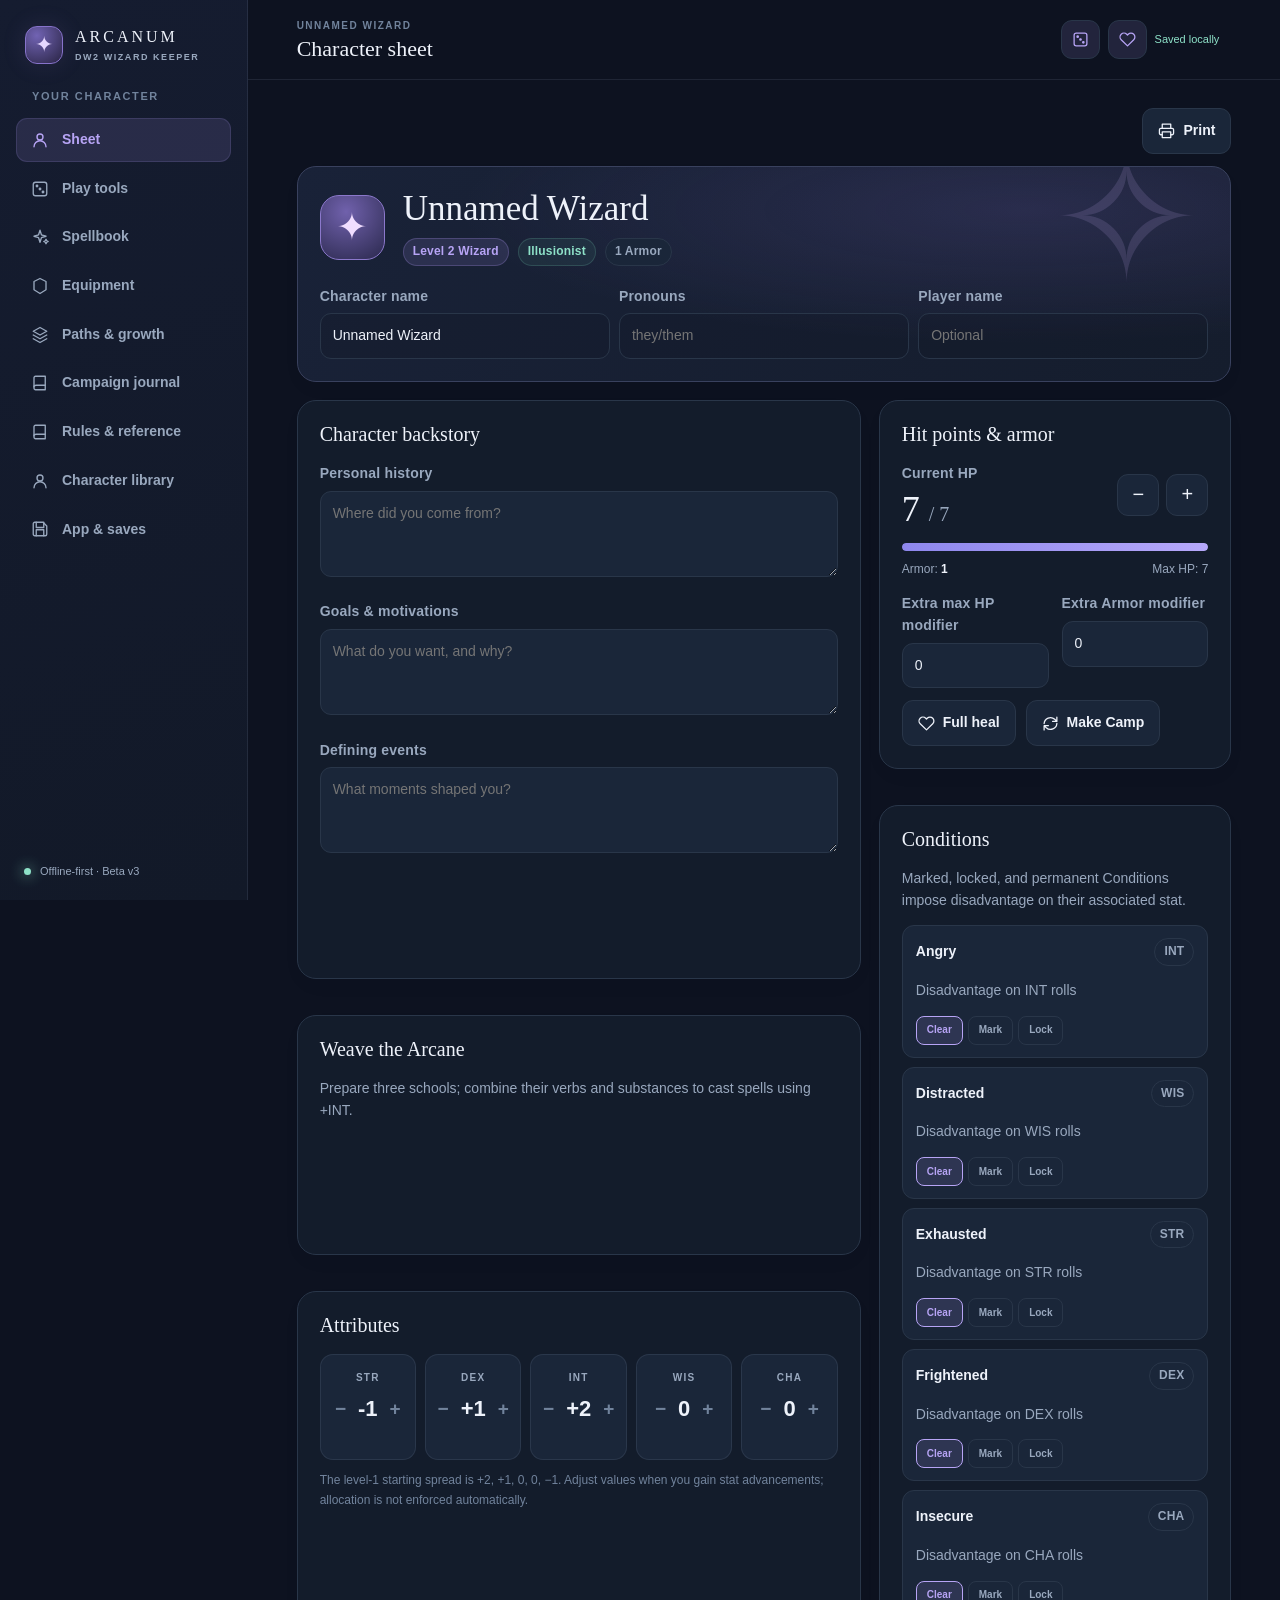
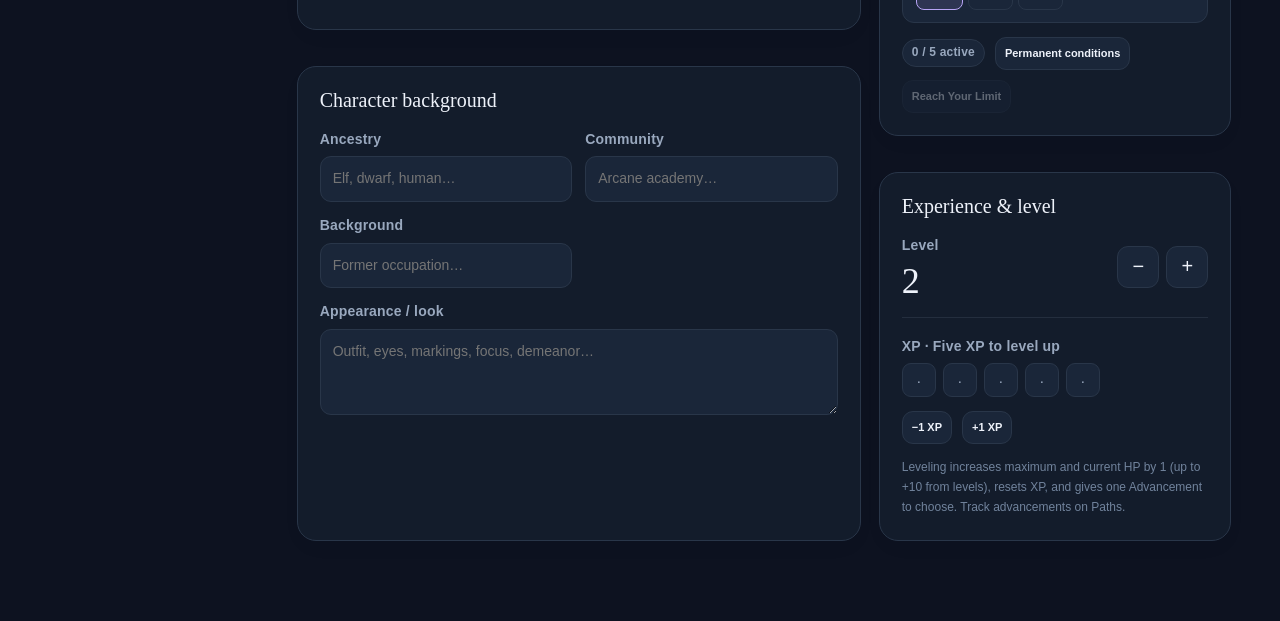
==== commit 3b6a7c69: "Remove redundant section introductions" ====
--- a/index.html
+++ b/index.html
@@ -8,8 +8,8 @@
 <title>Arcanum — DW2 Character Keeper</title>
 <link rel="icon" href="./icon.svg" type="image/svg+xml"/>
 <link rel="manifest" href="./manifest.webmanifest"/>
-<link rel="stylesheet" href="./styles.css?v=20261126-8"/>
-<link rel="stylesheet" href="./alwyn.css?v=20261126-8"/>
+<link rel="stylesheet" href="./styles.css?v=20261126-15"/>
+<link rel="stylesheet" href="./alwyn.css?v=20261126-15"/>
 </head>
 <body>
 <div id="app" class="app-shell">
@@ -20,19 +20,19 @@
     <div class="sidebar-bottom"><div class="sidebar-note"><span class="status-light"></span>Offline-first · Beta v3</div></div>
   </aside>
   <div class="main-wrap">
-    <header class="topbar"><div class="topbar-left"><span class="mobile-mark">✦</span><div class="top-title"><span id="page-eyebrow">YOUR CHARACTER</span><strong id="page-title">Overview</strong><select id="mobile-age-picker" aria-label="Alwyn version" hidden></select></div></div><div class="top-actions"><button class="icon-btn primary" title="Roll any dice" aria-label="Roll any dice" data-action="quick-roll"><span data-icon="dice"></span></button><button class="icon-btn primary" title="Quick status" aria-label="Quick status" aria-haspopup="dialog" data-action="quick-status"><span data-icon="heart"></span></button><span id="save-status" class="save-status" aria-live="polite">Saved locally</span></div></header>
-    <main class="main-content" id="screen" tabindex="-1"></main>
+    <header class="topbar"><div class="topbar-left"><span class="mobile-mark">✦</span><div class="top-title"><span id="page-eyebrow">YOUR CHARACTER</span><h1 id="page-title">Overview</h1><select id="mobile-age-picker" aria-label="Alwyn version" hidden></select></div></div><div class="top-actions"><button class="icon-btn primary" title="Roll any dice" aria-label="Roll any dice" data-action="quick-roll"><span data-icon="dice"></span></button><button class="icon-btn primary" title="Quick status" aria-label="Quick status" aria-haspopup="dialog" data-action="quick-status"><span data-icon="heart"></span></button><span id="save-status" class="save-status" aria-live="polite">Saved locally</span></div></header>
+    <main class="main-content" id="screen" tabindex="-1" aria-labelledby="page-title"></main>
   </div>
   <nav class="mobile-nav" id="nav-mobile" aria-label="Mobile navigation"></nav>
 </div>
 <div id="toast" class="toast" role="status" aria-live="polite"></div>
 <div class="modal-scrim hidden" id="modal-scrim"><div class="modal" role="dialog" aria-modal="true" aria-labelledby="modal-title" id="modal"><div class="modal-head"><h2 id="modal-title">Dialog</h2><button class="icon-btn" aria-label="Close dialog" data-action="close-modal"><span data-icon="x"></span></button></div><div id="modal-content"></div></div></div>
 <input type="file" id="import-file" accept=".json,application/json" hidden/>
-<script src="./drive-config.js?v=20261126-8" defer></script>
-<script src="./drive-sync.js?v=20261126-8" defer></script>
-<script src="./rules-data.js?v=20261126-8" defer></script>
-<script src="./reference-data.js?v=20261126-8" defer></script>
-<script src="./app.js?v=20261126-8" defer></script>
+<script src="./drive-config.js?v=20261126-15" defer></script>
+<script src="./drive-sync.js?v=20261126-15" defer></script>
+<script src="./rules-data.js?v=20261126-15" defer></script>
+<script src="./reference-data.js?v=20261126-15" defer></script>
+<script src="./app.js?v=20261126-15" defer></script>
 </body>
 </html>
 
--- a/styles.css
+++ b/styles.css
@@ -1,12 +1,12 @@
 :root{--bg:#0d1220;--surface:#131c2b;--surface-2:#1a2639;--surface-3:#253247;--line:#293649;--line-soft:rgba(170,190,215,.11);--text:#eef2fa;--muted:#99a8be;--faint:#71839c;--accent:#b7a4f5;--accent-dark:#382f63;--accent-glow:rgba(174,151,246,.13);--mint:#8ee1c8;--amber:#f3c879;--danger:#f09a9e;--shadow:0 24px 80px rgba(0,0,0,.22);--radius:19px;--font:Inter,-apple-system,BlinkMacSystemFont,"Segoe UI",sans-serif;--serif:Georgia,"Times New Roman",serif;color-scheme:dark}
 [data-theme="light"]{--bg:#f5f4f0;--surface:#fff;--surface-2:#f8f8fa;--surface-3:#edf0f5;--line:#dedfe7;--line-soft:rgba(50,65,90,.08);--text:#1e2534;--muted:#647087;--faint:#818da0;--accent:#7159bc;--accent-dark:#ede6ff;--accent-glow:rgba(122,97,191,.095);--mint:#1d9475;--amber:#a7771e;--danger:#c45662;--shadow:0 18px 60px rgba(23,33,50,.07);color-scheme:light}
 *{box-sizing:border-box}html{scroll-behavior:smooth}body{margin:0;background:var(--bg);color:var(--text);font:14px/1.55 var(--font);-webkit-font-smoothing:antialiased}button,input,select,textarea{font:inherit}button{cursor:pointer}input,textarea,select{color:var(--text)}svg{display:block}a{color:var(--accent)}button:focus-visible,input:focus-visible,select:focus-visible,textarea:focus-visible{outline:2px solid var(--accent);outline-offset:2px}::selection{background:var(--accent-dark)}
-.app-shell{min-height:100vh;display:flex}.sidebar{width:248px;flex:0 0 248px;background:linear-gradient(160deg,#151c30 0%,#121928 100%);padding:26px 16px 20px;display:flex;flex-direction:column;position:sticky;top:0;height:100vh;border-right:1px solid var(--line-soft)}[data-theme="light"] .sidebar{background:#f1f0f6}.brand{display:flex;align-items:center;gap:12px;padding:0 9px 35px}.brand-sigil{height:38px;width:38px;border:1px solid #8773cb;display:grid;place-items:center;border-radius:12px;color:#e5d7ff;background:radial-gradient(circle at 30% 24%,#7163b3,#292444);font-size:22px;box-shadow:0 0 25px #9776d022}.brand-copy{display:flex;flex-direction:column;line-height:1.15;gap:5px}.brand-copy strong{font-family:var(--serif);font-size:16px;font-weight:500;letter-spacing:3px}.brand-copy span{color:var(--muted);font-size:9px;font-weight:700;letter-spacing:1.55px}.sidebar-group-label{padding:0 16px 13px;color:var(--faint);font-size:10px;font-weight:700;letter-spacing:1.6px}.nav-list{display:grid;gap:5px}.nav-item{display:flex;align-items:center;gap:13px;width:100%;text-align:left;border:1px solid transparent;border-radius:11px;padding:12px 14px;color:var(--muted);background:transparent;font-weight:650;transition:.14s ease}.nav-item svg{height:18px;width:18px}.nav-item:hover{background:var(--surface-2);color:var(--text)}.nav-item.active{background:var(--accent-glow);border-color:rgba(174,151,246,.15);color:var(--accent)}.sidebar-bottom{margin-top:auto;padding:15px 8px 0;display:grid;gap:18px}.sidebar-note{color:var(--muted);font-size:11px;display:flex;align-items:center;gap:9px}.status-light{width:7px;height:7px;background:var(--mint);border-radius:50%;box-shadow:0 0 14px var(--mint)}.sidebar-backup{display:flex;gap:9px;align-items:center;justify-content:center;background:transparent;border:1px solid var(--line);border-radius:10px;padding:12px;color:var(--muted);font-size:12px;font-weight:600}.sidebar-backup svg{height:16px;width:16px}.main-wrap{min-width:0;flex:1;display:flex;flex-direction:column}.topbar{height:80px;border-bottom:1px solid var(--line-soft);display:flex;align-items:center;justify-content:space-between;padding:0 clamp(20px,3.8vw,54px);background:var(--bg);position:sticky;top:0;z-index:20}.topbar-left{display:flex;gap:12px;align-items:center}.mobile-mark{display:none;color:var(--accent);font-size:24px}.top-title{display:flex;flex-direction:column;gap:2px}.top-title span{font-size:10px;letter-spacing:1.5px;font-weight:750;color:var(--faint)}.top-title strong{font:500 22px/1.15 var(--serif)}.top-actions{display:flex;align-items:center;gap:8px}.save-status{font-size:11px;color:var(--mint);margin-right:12px;white-space:nowrap}.icon-btn{width:39px;height:39px;display:inline-grid;place-items:center;background:transparent;border:1px solid var(--line);color:var(--muted);border-radius:11px}.icon-btn:hover{background:var(--surface-2);color:var(--text)}.icon-btn svg,.btn svg{width:17px;height:17px}.main-content{width:100%;max-width:1250px;margin:0 auto;padding:28px clamp(20px,3.8vw,54px) 80px}.mobile-nav{display:none}
-.pagehead{display:flex;justify-content:space-between;align-items:flex-end;gap:20px;margin-bottom:22px}.pagehead h1{font:500 clamp(25px,3vw,35px)/1.19 var(--serif);margin:3px 0 6px;letter-spacing:-.4px}.pagehead p{margin:0;color:var(--muted);max-width:670px;font-size:13px}.eyebrow{font-size:10px;font-weight:760;letter-spacing:1.8px;color:var(--accent)}.cols-2{display:grid;grid-template-columns:minmax(0,1.6fr) minmax(300px,1fr);gap:18px}.cols-3{display:grid;grid-template-columns:repeat(3,minmax(0,1fr));gap:18px}.stats-grid{display:grid;grid-template-columns:repeat(5,minmax(0,1fr));gap:9px}.stats-grid .stat{padding:15px 6px}.stat{text-align:center;background:var(--surface-2);border:1px solid var(--line-soft);border-radius:13px}.stat-name{color:var(--muted);font-size:10px;font-weight:760;letter-spacing:1.3px}.stat-value{display:flex;align-items:center;gap:8px;justify-content:center;font-size:22px;font-weight:750;font-variant-numeric:tabular-nums;margin-top:6px}.stat-value button{border:0;background:transparent;color:var(--faint);padding:4px;line-height:1;font-size:19px}.stat-penalty{font-size:10px;color:var(--danger);margin-top:3px}.card{border-radius:var(--radius);background:var(--surface);border:1px solid var(--line);padding:22px;box-shadow:0 8px 24px rgba(0,0,0,.018);min-width:0}.card+.card{margin-top:18px}.card-title{display:flex;align-items:center;justify-content:space-between;gap:10px;margin:0 0 17px}.card-title h2{font:500 20px var(--serif);margin:0}.card-title small{color:var(--muted);font-size:11px}.card-title .small-tag{margin-left:auto}.hero{background:radial-gradient(ellipse at 78% 20%,rgba(118,100,190,.2),transparent 55%),linear-gradient(130deg,#192238,#151d2d);border-color:#39415e;position:relative;overflow:hidden}[data-theme="light"] .hero{background:radial-gradient(ellipse at 80% 20%,rgba(151,128,221,.2),transparent 55%),linear-gradient(130deg,#ffffff,#f6f3ff);border-color:#ded5f1}.hero:after{content:'✧';position:absolute;right:28px;top:-36px;opacity:.14;font:normal 180px/1 var(--serif);pointer-events:none;color:#d2baff}.hero-inner{position:relative;z-index:1}.hero-top{display:flex;align-items:center;gap:18px}.avatar{height:65px;width:65px;min-width:65px;border:1px solid #8b78cb;border-radius:19px;display:grid;place-items:center;font:normal 38px var(--serif);color:#f0ddff;background:radial-gradient(circle at 40% 25%,#7061ac,#2b294e)}.hero-name{margin:0;font:500 clamp(26px,3vw,35px) var(--serif);line-height:1.15}.hero-meta{display:flex;gap:9px;flex-wrap:wrap;margin-top:9px}.hero-pill{font-size:10px;font-weight:700;padding:5px 10px;border:1px solid rgba(186,172,230,.25);border-radius:99px;color:var(--accent);background:rgba(150,128,206,.08)}.hero-controls{display:flex;gap:9px;flex-wrap:wrap;margin-top:20px}.hero-controls .input-wrap{flex:1;min-width:200px}.hero-controls .input-wrap input{background:rgba(12,17,29,.18)}[data-theme="light"] .hero-controls .input-wrap input{background:#fff}.hero-sub{margin-top:13px;color:var(--muted);font-size:12px}.field-label{display:block;margin-bottom:6px;font-size:11px;color:var(--muted);font-weight:700;letter-spacing:.2px}.input,select,textarea{background:var(--surface-2);border:1px solid var(--line);border-radius:11px;padding:11px 12px;width:100%;min-width:0;min-height:42px;outline:0}textarea{resize:vertical;min-height:86px}select{appearance:none;background-image:url('data:image/svg+xml,%3Csvg xmlns="http://www.w3.org/2000/svg" width="16" height="16" viewBox="0 0 24 24" fill="none" stroke="%238c98b0" stroke-width="2"%3E%3Cpath d="m6 9 6 6 6-6"/%3E%3C/svg%3E');background-repeat:no-repeat;background-position:right 12px center;padding-right:34px}.input:focus,select:focus,textarea:focus{border-color:var(--accent);box-shadow:0 0 0 2px var(--accent-glow)}.field-grid{display:grid;grid-template-columns:repeat(2,minmax(0,1fr));gap:13px}.field-grid.cols3{grid-template-columns:repeat(3,minmax(0,1fr))}.full{grid-column:1/-1}.muted{color:var(--muted)}.subtle{color:var(--faint)}.micro{font-size:11px}.small{font-size:12px}.para{color:var(--muted);margin:0 0 15px}.btn{border-radius:11px;display:inline-flex;align-items:center;justify-content:center;gap:8px;padding:11px 15px;background:var(--surface-2);color:var(--text);border:1px solid var(--line);font-weight:730;font-size:12px;min-height:42px;white-space:nowrap}.btn:hover{filter:brightness(1.15)}.btn.primary{background:var(--accent);border-color:var(--accent);color:#211a35}.btn.danger{color:var(--danger);border-color:rgba(228,125,131,.36)}.btn.ghost{background:transparent}.btn.tiny{font-size:11px;padding:7px 9px;min-height:32px}.btn:disabled{opacity:.35;cursor:not-allowed}.btn-wide{width:100%}.pill{display:inline-flex;align-items:center;gap:4px;border-radius:99px;font-size:10px;line-height:1.3;font-weight:750;letter-spacing:.2px;padding:5px 9px;border:1px solid var(--line);background:var(--surface-2);color:var(--muted)}.pill.accent{color:var(--accent);background:var(--accent-glow);border-color:rgba(175,151,246,.24)}.pill.mint{color:var(--mint);border-color:rgba(118,200,174,.2);background:rgba(107,198,164,.08)}.pill.amber{color:var(--amber)}.pill.danger{color:var(--danger)}.meter-row{display:flex;justify-content:space-between;align-items:center;gap:10px}.meter-value{font:500 36px/1 var(--serif);font-variant-numeric:tabular-nums}.meter-value span{font-size:20px;color:var(--muted)}.hp-ctrl{display:flex;gap:7px}.step-btn{width:42px;height:42px;border:1px solid var(--line);background:var(--surface-2);border-radius:11px;color:var(--text);font-size:20px}.progress{height:8px;overflow:hidden;border-radius:100px;background:var(--surface-3);margin:16px 0 9px}.progress-fill{height:100%;width:30%;border-radius:100px;background:linear-gradient(90deg,#8e87ed,#b6a8fa);transition:width .15s}.pips{display:flex;align-items:center;gap:7px;flex-wrap:wrap}.pip{width:34px;height:34px;border:1px solid var(--line);border-radius:9px;background:var(--surface-2);font-size:15px;color:var(--muted)}.pip.filled{background:var(--accent-glow);color:var(--accent);border-color:var(--accent)}.pillbar{display:flex;gap:8px;flex-wrap:wrap}.condition-list{display:grid;gap:9px}.condition{border:1px solid var(--line);border-radius:12px;padding:12px 13px;background:var(--surface-2)}.condition-top{display:flex;justify-content:space-between;gap:8px;align-items:center}.condition-name{font-weight:700}.condition-sub{color:var(--muted);font-size:11px}.condition-actions{display:flex;gap:5px;flex-wrap:wrap;margin-top:9px}.choice-btn{min-height:29px;border:1px solid var(--line);border-radius:8px;padding:4px 10px;color:var(--muted);font-size:10px;font-weight:740;background:transparent}.choice-btn.selected{background:var(--accent-glow);border-color:var(--accent);color:var(--accent)}.choice-btn.selected.lock{border-color:var(--danger);color:var(--danger);background:rgba(239,143,153,.08)}.condition.locked .condition-name{color:var(--danger)}.condition.marked .condition-name{color:var(--amber)}.alert{border-radius:12px;padding:12px 14px;background:rgba(243,200,121,.08);border:1px solid rgba(243,200,121,.24);color:var(--amber);font-size:12px}.alert.info{color:var(--muted);border-color:var(--line);background:var(--surface-2)}.alert.danger{color:var(--danger);border-color:rgba(239,143,153,.3);background:rgba(239,143,153,.07)}.separator{height:1px;background:var(--line-soft);margin:18px 0}.block-stack{display:grid;gap:18px}.group-list{display:grid;gap:9px}.group-item{display:flex;justify-content:space-between;align-items:center;gap:12px;background:var(--surface-2);border:1px solid var(--line);border-radius:12px;padding:12px}.school-card{display:flex;gap:13px;align-items:flex-start;cursor:pointer}.school-check{width:25px;height:25px;border-radius:8px;background:var(--surface-3);border:1px solid var(--line);display:grid;place-items:center;color:transparent;flex:0 0 25px;margin-top:3px;font-weight:900}.school-card.active .school-check{background:var(--accent-glow);color:var(--accent);border-color:var(--accent)}.school-card.disabled{opacity:.5;cursor:default}.school-name{font-weight:760;font-size:13px}.school-desc{font-size:11px;color:var(--muted);margin-top:2px}.school-verbs{font-size:11px;color:var(--accent);margin-top:5px}.school-lock{font-size:10px;color:var(--amber);font-weight:700}.search-row{display:flex;gap:10px;align-items:center;margin-bottom:15px}.search-row input{flex:1}.spell-grid{display:grid;grid-template-columns:repeat(2,minmax(0,1fr));gap:12px}.spell-card{background:var(--surface-2);border:1px solid var(--line);border-radius:14px;padding:16px;display:flex;flex-direction:column;gap:11px}.spell-card.unavailable{opacity:.7}.spell-head{display:flex;align-items:flex-start;justify-content:space-between;gap:7px}.spell-card h3{font:500 18px/1.25 var(--serif);margin:0}.spell-card p{margin:0;font-size:12px;color:var(--muted);flex:1}.spell-meta{display:flex;gap:6px;flex-wrap:wrap}.spell-foot{display:flex;justify-content:space-between;align-items:center;gap:10px}.spell-formula{font-size:11px;color:var(--accent);line-height:1.4}.tabset{display:flex;gap:7px;flex-wrap:wrap}.tab{border:1px solid var(--line);background:var(--surface-2);color:var(--muted);border-radius:9px;padding:8px 12px;font-size:11px;font-weight:760}.tab.active{border-color:var(--accent);color:var(--accent);background:var(--accent-glow)}.path-panel{background:var(--surface-2);border:1px solid var(--line);padding:17px;border-radius:14px}.path-panel+.path-panel{margin-top:12px}.path-panel-head{display:flex;justify-content:space-between;gap:12px;align-items:flex-start}.path-panel h3{margin:0 0 4px;font:500 21px var(--serif)}.path-move{padding:12px 0;border-top:1px solid var(--line-soft)}.path-move:first-of-type{border-top:0}.path-move-head{display:flex;gap:8px;align-items:center;justify-content:space-between}.path-move strong{font-size:13px}.path-move p{color:var(--muted);font-size:11px;margin:5px 0 0}.flex-row{display:flex;gap:10px;align-items:center;flex-wrap:wrap}.flex-spread{display:flex;justify-content:space-between;align-items:center;gap:12px}.spacer{flex:1}.dice-area{background:radial-gradient(circle at 50% 5%,var(--accent-glow),transparent 70%),var(--surface-2);border:1px solid var(--line);border-radius:15px;padding:20px;text-align:center}.dice-result{font:500 58px/1 var(--serif);font-variant-numeric:tabular-nums;margin:10px auto;color:var(--text)}.dice-minor{color:var(--muted);font-size:12px}.dice-summary{padding:10px 13px;background:var(--surface-3);border-radius:11px;font-size:12px;margin:13px auto;max-width:560px}.rolling-number{display:flex;align-items:center;gap:7px;justify-content:center;flex-wrap:wrap}.roll-die{width:45px;height:45px;display:grid;place-items:center;border:1px solid var(--line);border-radius:10px;background:var(--surface);font-weight:750;font-size:18px}.notes-textarea{min-height:360px;font-size:13px;line-height:1.8}.character-row{display:flex;gap:12px;align-items:center;justify-content:space-between;padding:13px;border:1px solid var(--line);border-radius:12px;background:var(--surface-2)}.character-row.current{border-color:var(--accent);background:var(--accent-glow)}.char-mini{width:37px;height:37px;border-radius:10px;background:var(--accent-glow);color:var(--accent);display:grid;place-items:center;font-size:20px}.character-row strong{font-size:13px}.character-row p{margin:2px 0 0;color:var(--muted);font-size:11px}.footnote{color:var(--faint);font-size:11px;line-height:1.65}.toast{position:fixed;z-index:90;bottom:28px;left:50%;transform:translateX(-50%) translateY(30px);background:#292e41;color:white;border:1px solid #4d5371;padding:11px 17px;border-radius:11px;box-shadow:0 15px 30px #0003;font-size:12px;opacity:0;pointer-events:none;transition:opacity .2s,transform .2s;max-width:min(90vw,430px);text-align:center}.toast.show{opacity:1;transform:translateX(-50%) translateY(0)}.modal-scrim{--modal-gutter:20px;position:fixed;inset:0;height:100dvh;background:rgba(2,5,12,.73);z-index:100;display:flex;align-items:center;justify-content:center;padding:var(--modal-gutter);padding-block:max(var(--modal-gutter),env(safe-area-inset-top,0px),env(safe-area-inset-bottom,0px));padding-inline:max(var(--modal-gutter),env(safe-area-inset-left,0px),env(safe-area-inset-right,0px));backdrop-filter:blur(7px)}.modal-scrim.hidden{display:none}.modal{background:var(--surface);border:1px solid var(--line);border-radius:19px;width:min(100%,560px);max-height:min(88vh,100%);max-height:min(88dvh,100%);overflow:auto;overscroll-behavior:contain;padding:23px;box-shadow:var(--shadow)}.modal-head{display:flex;align-items:center;justify-content:space-between;margin-bottom:17px}.modal-head h2{font:500 24px var(--serif);margin:0}.modal-actions{display:flex;gap:9px;justify-content:flex-end;flex-wrap:wrap;margin-top:22px}.empty{padding:24px;text-align:center;border:1px dashed var(--line);color:var(--muted);border-radius:13px}.empty strong{color:var(--text)}.tag-count{min-width:18px;text-align:center}.hide-desktop{display:none}
+.app-shell{min-height:100vh;display:flex}.sidebar{width:248px;flex:0 0 248px;background:linear-gradient(160deg,#151c30 0%,#121928 100%);padding:26px 16px 20px;display:flex;flex-direction:column;position:sticky;top:0;height:100vh;border-right:1px solid var(--line-soft)}[data-theme="light"] .sidebar{background:#f1f0f6}.brand{display:flex;align-items:center;gap:12px;padding:0 9px 35px}.brand-sigil{height:38px;width:38px;border:1px solid #8773cb;display:grid;place-items:center;border-radius:12px;color:#e5d7ff;background:radial-gradient(circle at 30% 24%,#7163b3,#292444);font-size:22px;box-shadow:0 0 25px #9776d022}.brand-copy{display:flex;flex-direction:column;line-height:1.15;gap:5px}.brand-copy strong{font-family:var(--serif);font-size:16px;font-weight:500;letter-spacing:3px}.brand-copy span{color:var(--muted);font-size:9px;font-weight:700;letter-spacing:1.55px}.sidebar-group-label{padding:0 16px 13px;color:var(--faint);font-size:10px;font-weight:700;letter-spacing:1.6px}.nav-list{display:grid;gap:5px}.nav-item{display:flex;align-items:center;gap:13px;width:100%;text-align:left;border:1px solid transparent;border-radius:11px;padding:12px 14px;color:var(--muted);background:transparent;font-weight:650;transition:.14s ease}.nav-item svg{height:18px;width:18px}.nav-item:hover{background:var(--surface-2);color:var(--text)}.nav-item.active{background:var(--accent-glow);border-color:rgba(174,151,246,.15);color:var(--accent)}.sidebar-bottom{margin-top:auto;padding:15px 8px 0;display:grid;gap:18px}.sidebar-note{color:var(--muted);font-size:11px;display:flex;align-items:center;gap:9px}.status-light{width:7px;height:7px;background:var(--mint);border-radius:50%;box-shadow:0 0 14px var(--mint)}.sidebar-backup{display:flex;gap:9px;align-items:center;justify-content:center;background:transparent;border:1px solid var(--line);border-radius:10px;padding:12px;color:var(--muted);font-size:12px;font-weight:600}.sidebar-backup svg{height:16px;width:16px}.main-wrap{min-width:0;flex:1;display:flex;flex-direction:column}.topbar{height:80px;border-bottom:1px solid var(--line-soft);display:flex;align-items:center;justify-content:space-between;padding:0 clamp(20px,3.8vw,54px);background:var(--bg);position:sticky;top:0;z-index:20}.topbar-left{display:flex;gap:12px;align-items:center}.mobile-mark{display:none;color:var(--accent);font-size:24px}.top-title{display:flex;flex-direction:column;gap:2px}.top-title span{font-size:10px;letter-spacing:1.5px;font-weight:750;color:var(--faint)}.top-title h1{font:500 22px/1.15 var(--serif);margin:0}.top-actions{display:flex;align-items:center;gap:8px}.save-status{font-size:11px;color:var(--mint);margin-right:12px;white-space:nowrap}.icon-btn{width:39px;height:39px;display:inline-grid;place-items:center;background:transparent;border:1px solid var(--line);color:var(--muted);border-radius:11px}.icon-btn:hover{background:var(--surface-2);color:var(--text)}.icon-btn svg,.btn svg{width:17px;height:17px}.main-content{width:100%;max-width:1250px;margin:0 auto;padding:28px clamp(20px,3.8vw,54px) 80px}.mobile-nav{display:none}
+.cols-2{display:grid;grid-template-columns:minmax(0,1.6fr) minmax(300px,1fr);gap:18px}.cols-3{display:grid;grid-template-columns:repeat(3,minmax(0,1fr));gap:18px}.stats-grid{display:grid;grid-template-columns:repeat(5,minmax(0,1fr));gap:9px}.stats-grid .stat{padding:15px 6px}.stat{text-align:center;background:var(--surface-2);border:1px solid var(--line-soft);border-radius:13px}.stat-name{color:var(--muted);font-size:10px;font-weight:760;letter-spacing:1.3px}.stat-value{display:flex;align-items:center;gap:8px;justify-content:center;font-size:22px;font-weight:750;font-variant-numeric:tabular-nums;margin-top:6px}.stat-value button{border:0;background:transparent;color:var(--faint);padding:4px;line-height:1;font-size:19px}.stat-penalty{font-size:10px;color:var(--danger);margin-top:3px}.card{border-radius:var(--radius);background:var(--surface);border:1px solid var(--line);padding:22px;box-shadow:0 8px 24px rgba(0,0,0,.018);min-width:0}.card+.card{margin-top:18px}.card-title{display:flex;align-items:center;justify-content:space-between;gap:10px;margin:0 0 17px}.card-title h2{font:500 20px var(--serif);margin:0}.card-title small{color:var(--muted);font-size:11px}.card-title .small-tag{margin-left:auto}.hero{background:radial-gradient(ellipse at 78% 20%,rgba(118,100,190,.2),transparent 55%),linear-gradient(130deg,#192238,#151d2d);border-color:#39415e;position:relative;overflow:hidden}[data-theme="light"] .hero{background:radial-gradient(ellipse at 80% 20%,rgba(151,128,221,.2),transparent 55%),linear-gradient(130deg,#ffffff,#f6f3ff);border-color:#ded5f1}.hero:after{content:'✧';position:absolute;right:28px;top:-36px;opacity:.14;font:normal 180px/1 var(--serif);pointer-events:none;color:#d2baff}.hero-inner{position:relative;z-index:1}.hero-top{display:flex;align-items:center;gap:18px}.avatar{height:65px;width:65px;min-width:65px;border:1px solid #8b78cb;border-radius:19px;display:grid;place-items:center;font:normal 38px var(--serif);color:#f0ddff;background:radial-gradient(circle at 40% 25%,#7061ac,#2b294e)}.hero-name{margin:0;font:500 clamp(26px,3vw,35px) var(--serif);line-height:1.15}.hero-meta{display:flex;gap:9px;flex-wrap:wrap;margin-top:9px}.hero-pill{font-size:10px;font-weight:700;padding:5px 10px;border:1px solid rgba(186,172,230,.25);border-radius:99px;color:var(--accent);background:rgba(150,128,206,.08)}.hero-controls{display:flex;gap:9px;flex-wrap:wrap;margin-top:20px}.hero-controls .input-wrap{flex:1;min-width:200px}.hero-controls .input-wrap input{background:rgba(12,17,29,.18)}[data-theme="light"] .hero-controls .input-wrap input{background:#fff}.hero-sub{margin-top:13px;color:var(--muted);font-size:12px}.field-label{display:block;margin-bottom:6px;font-size:11px;color:var(--muted);font-weight:700;letter-spacing:.2px}.input,select,textarea{background:var(--surface-2);border:1px solid var(--line);border-radius:11px;padding:11px 12px;width:100%;min-width:0;min-height:42px;outline:0}textarea{resize:vertical;min-height:86px}select{appearance:none;background-image:url('data:image/svg+xml,%3Csvg xmlns="http://www.w3.org/2000/svg" width="16" height="16" viewBox="0 0 24 24" fill="none" stroke="%238c98b0" stroke-width="2"%3E%3Cpath d="m6 9 6 6 6-6"/%3E%3C/svg%3E');background-repeat:no-repeat;background-position:right 12px center;padding-right:34px}.input:focus,select:focus,textarea:focus{border-color:var(--accent);box-shadow:0 0 0 2px var(--accent-glow)}.field-grid{display:grid;grid-template-columns:repeat(2,minmax(0,1fr));gap:13px}.field-grid.cols3{grid-template-columns:repeat(3,minmax(0,1fr))}.full{grid-column:1/-1}.muted{color:var(--muted)}.subtle{color:var(--faint)}.micro{font-size:11px}.small{font-size:12px}.para{color:var(--muted);margin:0 0 15px}.btn{border-radius:11px;display:inline-flex;align-items:center;justify-content:center;gap:8px;padding:11px 15px;background:var(--surface-2);color:var(--text);border:1px solid var(--line);font-weight:730;font-size:12px;min-height:42px;white-space:nowrap}.btn:hover{filter:brightness(1.15)}.btn.primary{background:var(--accent);border-color:var(--accent);color:#211a35}.btn.danger{color:var(--danger);border-color:rgba(228,125,131,.36)}.btn.ghost{background:transparent}.btn.tiny{font-size:11px;padding:7px 9px;min-height:32px}.btn:disabled{opacity:.35;cursor:not-allowed}.btn-wide{width:100%}.pill{display:inline-flex;align-items:center;gap:4px;border-radius:99px;font-size:10px;line-height:1.3;font-weight:750;letter-spacing:.2px;padding:5px 9px;border:1px solid var(--line);background:var(--surface-2);color:var(--muted)}.pill.accent{color:var(--accent);background:var(--accent-glow);border-color:rgba(175,151,246,.24)}.pill.mint{color:var(--mint);border-color:rgba(118,200,174,.2);background:rgba(107,198,164,.08)}.pill.amber{color:var(--amber)}.pill.danger{color:var(--danger)}.meter-row{display:flex;justify-content:space-between;align-items:center;gap:10px}.meter-value{font:500 36px/1 var(--serif);font-variant-numeric:tabular-nums}.meter-value span{font-size:20px;color:var(--muted)}.hp-ctrl{display:flex;gap:7px}.step-btn{width:42px;height:42px;border:1px solid var(--line);background:var(--surface-2);border-radius:11px;color:var(--text);font-size:20px}.progress{height:8px;overflow:hidden;border-radius:100px;background:var(--surface-3);margin:16px 0 9px}.progress-fill{height:100%;width:30%;border-radius:100px;background:linear-gradient(90deg,#8e87ed,#b6a8fa);transition:width .15s}.pips{display:flex;align-items:center;gap:7px;flex-wrap:wrap}.pip{width:34px;height:34px;border:1px solid var(--line);border-radius:9px;background:var(--surface-2);font-size:15px;color:var(--muted)}.pip.filled{background:var(--accent-glow);color:var(--accent);border-color:var(--accent)}.pillbar{display:flex;gap:8px;flex-wrap:wrap}.condition-list{display:grid;gap:9px}.condition{border:1px solid var(--line);border-radius:12px;padding:12px 13px;background:var(--surface-2)}.condition-top{display:flex;justify-content:space-between;gap:8px;align-items:center}.condition-name{font-weight:700}.condition-sub{color:var(--muted);font-size:11px}.condition-actions{display:flex;gap:5px;flex-wrap:wrap;margin-top:9px}.choice-btn{min-height:29px;border:1px solid var(--line);border-radius:8px;padding:4px 10px;color:var(--muted);font-size:10px;font-weight:740;background:transparent}.choice-btn.selected{background:var(--accent-glow);border-color:var(--accent);color:var(--accent)}.choice-btn.selected.lock{border-color:var(--danger);color:var(--danger);background:rgba(239,143,153,.08)}.condition.locked .condition-name{color:var(--danger)}.condition.marked .condition-name{color:var(--amber)}.alert{border-radius:12px;padding:12px 14px;background:rgba(243,200,121,.08);border:1px solid rgba(243,200,121,.24);color:var(--amber);font-size:12px}.alert.info{color:var(--muted);border-color:var(--line);background:var(--surface-2)}.alert.danger{color:var(--danger);border-color:rgba(239,143,153,.3);background:rgba(239,143,153,.07)}.separator{height:1px;background:var(--line-soft);margin:18px 0}.block-stack{display:grid;gap:18px}.group-list{display:grid;gap:9px}.group-item{display:flex;justify-content:space-between;align-items:center;gap:12px;background:var(--surface-2);border:1px solid var(--line);border-radius:12px;padding:12px}.school-card{display:flex;gap:13px;align-items:flex-start;cursor:pointer}.school-check{width:25px;height:25px;border-radius:8px;background:var(--surface-3);border:1px solid var(--line);display:grid;place-items:center;color:transparent;flex:0 0 25px;margin-top:3px;font-weight:900}.school-card.active .school-check{background:var(--accent-glow);color:var(--accent);border-color:var(--accent)}.school-card.disabled{opacity:.5;cursor:default}.school-name{font-weight:760;font-size:13px}.school-desc{font-size:11px;color:var(--muted);margin-top:2px}.school-verbs{font-size:11px;color:var(--accent);margin-top:5px}.school-lock{font-size:10px;color:var(--amber);font-weight:700}.search-row{display:flex;gap:10px;align-items:center;margin-bottom:15px}.search-row input{flex:1}.spell-grid{display:grid;grid-template-columns:repeat(2,minmax(0,1fr));gap:12px}.spell-card{background:var(--surface-2);border:1px solid var(--line);border-radius:14px;padding:16px;display:flex;flex-direction:column;gap:11px}.spell-card.unavailable{opacity:.7}.spell-head{display:flex;align-items:flex-start;justify-content:space-between;gap:7px}.spell-card h3{font:500 18px/1.25 var(--serif);margin:0}.spell-card p{margin:0;font-size:12px;color:var(--muted);flex:1}.spell-meta{display:flex;gap:6px;flex-wrap:wrap}.spell-foot{display:flex;justify-content:space-between;align-items:center;gap:10px}.spell-formula{font-size:11px;color:var(--accent);line-height:1.4}.tabset{display:flex;gap:7px;flex-wrap:wrap}.tab{border:1px solid var(--line);background:var(--surface-2);color:var(--muted);border-radius:9px;padding:8px 12px;font-size:11px;font-weight:760}.tab.active{border-color:var(--accent);color:var(--accent);background:var(--accent-glow)}.path-panel{background:var(--surface-2);border:1px solid var(--line);padding:17px;border-radius:14px}.path-panel+.path-panel{margin-top:12px}.path-panel-head{display:flex;justify-content:space-between;gap:12px;align-items:flex-start}.path-panel h3{margin:0 0 4px;font:500 21px var(--serif)}.path-move{padding:12px 0;border-top:1px solid var(--line-soft)}.path-move:first-of-type{border-top:0}.path-move-head{display:flex;gap:8px;align-items:center;justify-content:space-between}.path-move strong{font-size:13px}.path-move p{color:var(--muted);font-size:11px;margin:5px 0 0}.flex-row{display:flex;gap:10px;align-items:center;flex-wrap:wrap}.flex-spread{display:flex;justify-content:space-between;align-items:center;gap:12px}.spacer{flex:1}.dice-area{background:radial-gradient(circle at 50% 5%,var(--accent-glow),transparent 70%),var(--surface-2);border:1px solid var(--line);border-radius:15px;padding:20px;text-align:center}.dice-result{font:500 58px/1 var(--serif);font-variant-numeric:tabular-nums;margin:10px auto;color:var(--text)}.dice-minor{color:var(--muted);font-size:12px}.dice-summary{padding:10px 13px;background:var(--surface-3);border-radius:11px;font-size:12px;margin:13px auto;max-width:560px}.rolling-number{display:flex;align-items:center;gap:7px;justify-content:center;flex-wrap:wrap}.roll-die{width:45px;height:45px;display:grid;place-items:center;border:1px solid var(--line);border-radius:10px;background:var(--surface);font-weight:750;font-size:18px}.notes-textarea{min-height:360px;font-size:13px;line-height:1.8}.character-row{display:flex;gap:12px;align-items:center;justify-content:space-between;padding:13px;border:1px solid var(--line);border-radius:12px;background:var(--surface-2)}.character-row.current{border-color:var(--accent);background:var(--accent-glow)}.char-mini{width:37px;height:37px;border-radius:10px;background:var(--accent-glow);color:var(--accent);display:grid;place-items:center;font-size:20px}.character-row strong{font-size:13px}.character-row p{margin:2px 0 0;color:var(--muted);font-size:11px}.footnote{color:var(--faint);font-size:11px;line-height:1.65}.toast{position:fixed;z-index:90;bottom:28px;left:50%;transform:translateX(-50%) translateY(30px);background:#292e41;color:white;border:1px solid #4d5371;padding:11px 17px;border-radius:11px;box-shadow:0 15px 30px #0003;font-size:12px;opacity:0;pointer-events:none;transition:opacity .2s,transform .2s;max-width:min(90vw,430px);text-align:center}.toast.show{opacity:1;transform:translateX(-50%) translateY(0)}.modal-scrim{--modal-gutter:20px;position:fixed;inset:0;height:100dvh;background:rgba(2,5,12,.73);z-index:100;display:flex;align-items:center;justify-content:center;padding:var(--modal-gutter);padding-block:max(var(--modal-gutter),env(safe-area-inset-top,0px),env(safe-area-inset-bottom,0px));padding-inline:max(var(--modal-gutter),env(safe-area-inset-left,0px),env(safe-area-inset-right,0px));backdrop-filter:blur(7px)}.modal-scrim.hidden{display:none}.modal{background:var(--surface);border:1px solid var(--line);border-radius:19px;width:min(100%,560px);max-height:min(88vh,100%);max-height:min(88dvh,100%);overflow:auto;overscroll-behavior:contain;padding:23px;box-shadow:var(--shadow)}.modal-head{display:flex;align-items:center;justify-content:space-between;margin-bottom:17px}.modal-head h2{font:500 24px var(--serif);margin:0}.modal-actions{display:flex;gap:9px;justify-content:flex-end;flex-wrap:wrap;margin-top:22px}.empty{padding:24px;text-align:center;border:1px dashed var(--line);color:var(--muted);border-radius:13px}.empty strong{color:var(--text)}.tag-count{min-width:18px;text-align:center}.hide-desktop{display:none}
 @media(max-width:1050px){.sidebar{width:208px;flex-basis:208px}.main-content{padding:25px 25px 75px}.topbar{padding:0 25px}.cols-2{grid-template-columns:minmax(0,1fr)}.cols-3{grid-template-columns:repeat(2,minmax(0,1fr))}}
-@media(max-width:720px){.sidebar{display:none}.mobile-nav{display:grid;grid-template-columns:repeat(5,minmax(0,1fr));height:calc(70px + env(safe-area-inset-bottom));padding-bottom:env(safe-area-inset-bottom);position:fixed;bottom:0;left:0;right:0;background:var(--surface);border-top:1px solid var(--line);z-index:50;box-shadow:0 -4px 28px rgba(0,0,0,.13)}.mobile-tab{border:0;background:transparent;color:var(--muted);display:flex;flex-direction:column;gap:3px;align-items:center;justify-content:center;padding:7px 0 5px;min-width:0;font-size:10px;font-weight:750}.mobile-tab svg{height:21px;width:21px}.mobile-tab.active{color:var(--accent)}.topbar{height:63px;padding:0 17px}.mobile-mark{display:block}.top-title strong{font-size:18px}.top-title span{font-size:9px}.top-actions{gap:6px}.save-status{display:none}.top-actions .icon-btn{width:36px;height:36px}.main-content{padding:22px 14px calc(94px + env(safe-area-inset-bottom))}.card{padding:17px;border-radius:16px}.pagehead{margin-bottom:18px;align-items:flex-start}.pagehead h1{font-size:27px}.pagehead p{font-size:12px}.cols-2,.cols-3,.field-grid.cols3{grid-template-columns:1fr}.cols-3{gap:13px}.stats-grid{gap:6px}.stats-grid .stat{padding:11px 2px}.stat-value{font-size:18px;gap:0}.stat-value button{padding:4px 2px;font-size:17px}.stat-name{font-size:9px}.spell-grid{grid-template-columns:1fr}.hero-top{gap:12px}.avatar{height:55px;width:55px;min-width:55px;font-size:32px}.hero-name{font-size:26px}.hero{padding:17px}.field-grid{grid-template-columns:1fr}.modal-scrim{--modal-gutter:12px}.modal{padding:20px 18px}.toast{bottom:calc(85px + env(safe-area-inset-bottom))}.hide-mobile{display:none}.hide-desktop{display:initial}}
+@media(max-width:720px){.sidebar{display:none}.mobile-nav{display:grid;grid-template-columns:repeat(5,minmax(0,1fr));height:var(--mobile-nav-height);padding-bottom:env(safe-area-inset-bottom);position:fixed;bottom:0;left:0;right:0;background:var(--surface);border-top:1px solid var(--line);z-index:50;box-shadow:0 -4px 28px rgba(0,0,0,.13)}.mobile-tab{border:0;background:transparent;color:var(--muted);display:flex;flex-direction:column;gap:3px;align-items:center;justify-content:center;padding:7px 0 5px;min-width:0;font-size:10px;font-weight:750}.mobile-tab svg{height:21px;width:21px}.mobile-tab.active{color:var(--accent)}.topbar{height:63px;padding:0 17px}.mobile-mark{display:block}.top-title h1{font-size:18px}.top-title span{font-size:9px}.top-actions{gap:6px}.save-status{display:none}.top-actions .icon-btn{width:36px;height:36px}.main-content{padding:22px 14px calc(94px + env(safe-area-inset-bottom))}.card{padding:17px;border-radius:16px}.cols-2,.cols-3,.field-grid.cols3{grid-template-columns:1fr}.cols-3{gap:13px}.stats-grid{gap:6px}.stats-grid .stat{padding:11px 2px}.stat-value{font-size:18px;gap:0}.stat-value button{padding:4px 2px;font-size:17px}.stat-name{font-size:9px}.spell-grid{grid-template-columns:1fr}.hero-top{gap:12px}.avatar{height:55px;width:55px;min-width:55px;font-size:32px}.hero-name{font-size:26px}.hero{padding:17px}.field-grid{grid-template-columns:1fr}.modal-scrim{--modal-gutter:12px}.modal{padding:20px 18px}.toast{bottom:calc(85px + env(safe-area-inset-bottom))}.hide-mobile{display:none}.hide-desktop{display:initial}}
 @media (prefers-reduced-motion:reduce){html{scroll-behavior:auto}*,*:before,*:after{transition:none!important;animation:none!important}}
-@media print{.sidebar,.mobile-nav,.topbar,.pagehead .btn,.btn,.icon-btn,.toast,.modal-scrim{display:none!important}.app-shell,.main-wrap,.main-content{display:block!important;padding:0!important;margin:0!important;max-width:initial!important}.card{break-inside:avoid;box-shadow:none;background:white!important;color:#111!important;border-color:#ddd!important}.hero{background:white!important}.cols-2{grid-template-columns:1fr 1fr}.main-content{font-size:12px}}
+@media print{.sidebar,.mobile-nav,.topbar,.page-actions,.btn,.icon-btn,.toast,.modal-scrim{display:none!important}.app-shell,.main-wrap,.main-content{display:block!important;padding:0!important;margin:0!important;max-width:initial!important}.card{break-inside:avoid;box-shadow:none;background:white!important;color:#111!important;border-color:#ddd!important}.hero{background:white!important}.cols-2{grid-template-columns:1fr 1fr}.main-content{font-size:12px}}
 
 .record-content { flex: 1; min-width: 0; overflow-wrap: anywhere; }
 .record-details { white-space: pre-wrap; }
@@ -82,6 +82,7 @@
 #cast-summary p { margin: 6px 0 0; }
 #spell-cast-form .modal-actions { margin-top: 0; }
 
+.modal[data-view="quick-roll"] { width: min(100%, 430px); }
 .quick-dice-form {
   display: grid;
   gap: 10px;
@@ -94,6 +95,48 @@
   overflow-wrap: anywhere;
 }
 .quick-dice-result strong { color: var(--accent); font-size: 20px; }
+
+@supports (appearance: base-select) and selector(select::picker(select)) {
+  select[data-roll-select], select[data-roll-select]::picker(select) { appearance: base-select; }
+  select[data-roll-select] {
+    align-items: center;
+    gap: 5px;
+    padding-inline-end: 10px;
+    background-image: none;
+    cursor: pointer;
+    -webkit-tap-highlight-color: transparent;
+  }
+  select[data-roll-select]:open { background-color: var(--surface-3); border-color: var(--accent); }
+  select[data-roll-select]::picker-icon { color: var(--muted); font-size: 12px; }
+  select[data-roll-select]:open::picker-icon { color: var(--accent); rotate: 180deg; }
+  select[data-roll-select]::picker(select) {
+    min-inline-size: max(7rem, anchor-size(width, 0px));
+    max-inline-size: calc(100dvw - 24px);
+    max-block-size: min(calc(50dvh - 2rem), 22rem);
+    margin-block: 4px;
+    padding: 4px;
+    overflow: auto;
+    overscroll-behavior: contain;
+    border: 1px solid var(--line);
+    border-radius: 12px;
+    background: var(--surface);
+    color: var(--text);
+    box-shadow: var(--shadow);
+  }
+  select[data-roll-select] option {
+    gap: 8px;
+    min-height: 42px;
+    padding: 7px 10px;
+    border-radius: 8px;
+    font-size: 0.9rem;
+    color: var(--text);
+    overflow-wrap: anywhere;
+  }
+  select[data-roll-select] option:disabled { color: var(--muted); }
+  select[data-roll-select] option:checked { background: var(--accent-glow); color: var(--accent); }
+  select[data-roll-select] option:hover, select[data-roll-select] option:focus-visible { background: var(--surface-3); }
+  select[data-roll-select] option::checkmark { order: 1; margin-inline-start: auto; color: var(--accent); }
+}
 
 .spellbook-header {
   display: flex;
@@ -168,9 +211,9 @@
 .modal[data-view="reference"] .modal-head { flex: 0 0 auto; margin-bottom: 10px; }
 .modal[data-view="reference"] .modal-head .icon-btn { flex: 0 0 auto; }
 .modal[data-view="reference"] #modal-content { overflow-y: auto; overscroll-behavior: contain; min-height: 0; }
-.journal-nav { display: flex; flex-wrap: wrap; gap: 5px; padding: 5px; border: 1px solid var(--line); border-radius: 12px; background: var(--surface); margin-bottom: 12px; }
-.journal-nav button { flex: 1; min-height: 44px; border: 1px solid transparent; border-radius: 8px; background: none; color: var(--muted); font-weight: 650; }
-.journal-nav button[aria-pressed="true"] { background: var(--accent-glow); color: var(--accent); border-color: var(--accent); }
+:is(.journal-nav, .play-nav) { display: flex; flex-wrap: wrap; gap: 5px; padding: 5px; border: 1px solid var(--line); border-radius: 12px; background: var(--surface); margin-bottom: 12px; }
+:is(.journal-nav, .play-nav) button { flex: 1; min-height: 44px; border: 1px solid transparent; border-radius: 8px; background: none; color: var(--muted); font-weight: 650; }
+:is(.journal-nav, .play-nav) button[aria-pressed="true"] { background: var(--accent-glow); color: var(--accent); border-color: var(--accent); }
 #mobile-age-picker { display: none; }
 @media (max-width: 720px) {
   .rules-controls input, .rules-controls select { font-size: 16px; }
@@ -189,7 +232,7 @@
 .condition-list { margin-top: 14px; }
 .top-actions .primary { color: var(--accent); background: var(--accent-glow); }
 .sidebar-group-label { font-size: 11px; }
-.field-label, .small, .btn, .pagehead p { font-size: 14px; }
+.field-label, .small, .btn { font-size: 14px; }
 .micro, .footnote, .pill { font-size: 12px; }
 .nav-item span { font-size: 14px; }
 .spell-card p, .path-move p, .school-desc, .school-verbs, .condition-sub { font-size: 14px; }
@@ -203,10 +246,10 @@
   .reference-grid { grid-template-columns: minmax(0,1fr); }
   .topbar-left { min-width: 0; }
   .top-title span { max-width: 150px; white-space: nowrap; overflow: hidden; text-overflow: ellipsis; }
-  .top-title strong { font-size: 17px; }
+  .top-title h1 { font-size: 17px; }
   .top-actions { flex-shrink: 0; }
   .mobile-nav { overflow: hidden; }
-  .field-label, .small, .btn, .pagehead p { font-size: 14px; }
+  .field-label, .small, .btn { font-size: 14px; }
 }
 @media print {
   .spellbook-scroll { max-height: none; overflow: visible; }
@@ -214,43 +257,75 @@
 .age-backstories { display: grid; gap: 8px; }
 .age-backstories summary { min-height: 26px; }
 .backstory-fields { margin-top: 12px; }
+.modal[data-view="quick-status"] { width: min(100%, 430px); padding-block: 18px; }
+.modal[data-view="quick-status"] .modal-head { margin-bottom: 8px; }
 .quick-status { gap: 12px; }
 .quick-status .card { padding: 0; border: 0; box-shadow: none; }
 .quick-status .card-title { margin-bottom: 8px; }
+.quick-status .card-title h2 { font: 650 14px/1.25 var(--font); }
+.quick-status .meter-row { padding-bottom: 12px; border-bottom: 1px solid var(--line); }
+.quick-status .meter-value { font-size: 29px; }
+.quick-status .meter-value span { font-size: 17px; }
+.quick-status .hp-ctrl { gap: 6px; }
+.quick-status .hp-ctrl .btn { min-height: 44px; padding: 6px 10px; }
+.quick-status .hp-ctrl .step-btn { width: 44px; height: 44px; }
 .quick-status .condition-list { margin-top: 0; gap: 6px; }
-.quick-status .condition { padding: 5px 9px; display: flex; align-items: center; justify-content: space-between; flex-wrap: wrap; gap: 5px 8px; }
-.quick-status .condition-actions { margin-top: 0; }
-.quick-status .choice-btn { min-height: 40px; }
+.quick-status .condition {
+  display: flex;
+  align-items: center;
+  justify-content: space-between;
+  flex-wrap: wrap;
+  gap: 4px 8px;
+  min-height: 50px;
+  padding: 2px 8px;
+}
+.quick-status .condition-top { gap: 6px; font-size: 13px; }
+.quick-status .condition-top .pill { padding: 2px 5px; }
+.quick-status .condition-actions {
+  margin: 0 0 0 auto;
+  flex-wrap: nowrap;
+  gap: 2px;
+  padding: 2px;
+  border-radius: 9px;
+  background: var(--surface);
+}
+.quick-status .choice-btn { min-width: 40px; min-height: 40px; padding-inline: 4px; }
+.quick-status .choice-btn:not(.selected) { border-color: transparent; }
+.quick-status .choice-btn:not(.selected):hover { color: var(--text); }
 .quick-status .choice-btn.selected[data-state="locked"] { border-color: var(--danger); color: var(--danger); }
-
-.play-roll-card .card-title { margin-bottom: 12px; }
+.quick-status-actions { display: grid; grid-template-columns: repeat(2, minmax(0, 1fr)); gap: 8px; }
+.quick-status-actions .btn { min-height: 44px; padding: 6px 8px; gap: 6px; font-size: 12px; white-space: normal; }
+.quick-status-actions .btn.danger { grid-column: 1 / -1; }
+
+.play-roll-card { display: grid; gap: 10px; }
+.play-roll-card .card-title { margin: 0; }
 .play-roll-fields { display: grid; gap: 10px; }
 .play-roll-fields .field-grid { grid-template-columns: repeat(2, minmax(0, 1fr)); gap: 8px; }
 .play-roll-fields .field-grid > label:only-child { grid-column: 1 / -1; }
-.play-roll-result {
-  display: flex;
-  align-items: center;
-  justify-content: center;
-  gap: 12px;
-  margin: 10px 0;
-  padding: 8px;
-}
-.play-roll-result .dice-result { font-size: 32px; margin: 0; }
-.play-roll-result .roll-die { width: 31px; height: 31px; font-size: 15px; }
-.play-roll-penalty { margin: 8px 0 0; }
-.play-roll-actions { display: grid; grid-auto-flow: column; grid-auto-columns: minmax(0, 1fr); gap: 8px; }
-
+.dice-result-panel {
+  display: grid;
+  gap: 6px;
+  padding: 10px 12px;
+}
+.dice-result-panel .dice-result { font-size: clamp(52px, 13vw, 64px); margin: 0; color: var(--accent); }
+.dice-result-panel .roll-die { width: 31px; height: 31px; font-size: 15px; }
+.play-roll-penalty { margin: 0; }
+#play-damage-form [data-damage-preview] { display: none; }
+
+.page-actions { text-align: end; margin-bottom: 12px; }
 .mobile-workspace { display: none; }
 .workspace-panel { align-content: start; min-width: 0; }
 .workspace-panel > .card + .card { margin-top: 0; }
-.play-layout { align-items: start; }
-.play-layout .workspace-panel:has(> .mobile-workspace:only-child) { display: none; }
+.play-workspace { max-width: 720px; margin-inline: auto; }
+.play-layout .workspace-inactive { display: none; }
+.play-nav { margin-block: 12px 0; }
 
 @media screen and (max-width: 720px) {
+  :root { --mobile-nav-height: calc(70px + env(safe-area-inset-bottom)); }
   .topbar { padding-inline: 12px; gap: 8px; }
   .topbar-left { gap: 8px; }
   .top-title { min-width: 0; }
-  .top-title strong { white-space: nowrap; overflow: hidden; text-overflow: ellipsis; }
+  .top-title h1 { white-space: nowrap; overflow: hidden; text-overflow: ellipsis; }
   .top-actions { gap: 8px; }
   .top-actions .icon-btn { width: 48px; height: 48px; }
   .top-actions .icon-btn svg { width: 22px; height: 22px; }
@@ -276,8 +351,7 @@
   }
   .top-title:has(#mobile-age-picker:not([hidden])) #page-eyebrow { display: none; }
   .mobile-workspace { display: block; }
-  .btn.mobile-workspace { display: inline-flex; }
-  .workspace-desktop, .workspace-intro { display: none; }
+  .workspace-desktop { display: none; }
   .workspace-start { scroll-margin-top: 63px; }
   .workspace-nav {
     display: flex;
@@ -291,6 +365,19 @@
     border-radius: 12px;
     background: var(--surface);
   }
+  .workspace-nav.play-nav {
+    position: fixed;
+    inset: auto 14px calc(var(--mobile-nav-height) + 8px);
+    margin: 0;
+  }
+  .app-shell:has(.play-workspace) { min-height: 100dvh; }
+  .main-content:has(.play-workspace) {
+    display: flex;
+    flex: 1;
+    flex-direction: column;
+    padding-block: 12px calc(var(--mobile-nav-height) + 76px);
+  }
+  .play-workspace { width: 100%; margin-block-start: auto; }
   .workspace-nav button {
     flex: 1 1 0;
     min-width: 0;
@@ -311,11 +398,7 @@
   .workspace-nav button:focus-visible { outline: 2px solid var(--accent); outline-offset: 2px; }
   .workspace-nav, .magic-layout, .play-layout, .journal-layout { touch-action: pan-y pinch-zoom; }
   .magic-layout, .play-layout, .workspace-panel { gap: 12px; }
-  .play-column { display: contents; }
-  .play-layout .workspace-panel:has(> .mobile-workspace:only-child) { display: grid; }
-  .magic-layout .workspace-inactive,
-  .play-layout .workspace-inactive,
-  .play-layout .workspace-inactive:has(> .mobile-workspace:only-child) { display: none; }
+  .magic-layout .workspace-inactive { display: none; }
   .spellbook-panel .spellbook-scroll {
     max-height: none;
     overflow: visible;
@@ -350,12 +433,9 @@
   .spellbook-panel .spell-card .icon-btn { width: 44px; height: 44px; }
   .play-roll-card { padding: 12px; }
   .play-roll-card .field-label { margin-bottom: 3px; }
-  .play-roll-actions .btn { min-height: 44px; padding-inline: 6px; }
+  .play-roll-card .btn { min-height: 44px; }
   .play-roll-fields select, #modal select { font-size: 16px; }
   .play-layout .field-grid, #spell-cast-form .field-grid { grid-template-columns: repeat(2, minmax(0, 1fr)); }
-  .play-layout .condition { padding: 8px 10px; }
-  .play-layout .condition-sub { margin-block: 4px 6px; font-size: 12px; }
-  .play-layout .choice-btn { min-height: 38px; }
   .magic-layout input:not([type="checkbox"]), .magic-layout select,
   .play-layout input:not([type="checkbox"]), .play-layout select,
   #spell-cast-form input, #spell-cast-form select, #spell-damage-form input,
@@ -365,11 +445,21 @@
 @media screen and (max-width: 360px) {
   .mobile-mark { display: none; }
   .play-roll-fields select, .dice-controls select { background-position: right 7px center; padding-right: 27px; }
+  .quick-status .condition { padding-inline: 6px; column-gap: 6px; }
+  .quick-status .choice-btn { min-width: 38px; }
+  .quick-status-actions .btn { padding-inline: 4px; }
+}
+
+@media screen and (max-height: 600px) {
+  .modal[data-view="quick-status"] { padding-block: 14px; }
+  .quick-status { gap: 8px; }
+  .quick-status .meter-row { padding-bottom: 8px; }
+  .quick-status .condition-list { gap: 4px; }
+  .quick-status .condition { min-height: 48px; }
+  .quick-status .condition-actions { padding-block: 1px; }
 }
 
 @media screen and (max-width: 720px) and (max-height: 650px) {
-  .main-content:has(.play-layout) { padding-top: 12px; }
   .play-roll-card .card-title { display: none; }
   .play-roll-fields { gap: 7px; }
-  .play-roll-result { margin-block: 7px; }
-}
+}
--- a/alwyn.css
+++ b/alwyn.css
@@ -40,6 +40,7 @@
 
 .age-overview, .age-grid, .age-inventory, .morning-roll { margin-bottom: 20px; }
 .overview-actions { flex-wrap: wrap; }
+.age-overview .overview-actions { margin-top: 12px; }
 .overview-actions a { text-decoration: none; }
 .morning-roll p { margin: 0; }
 .morning-actions { flex-wrap: wrap; }
